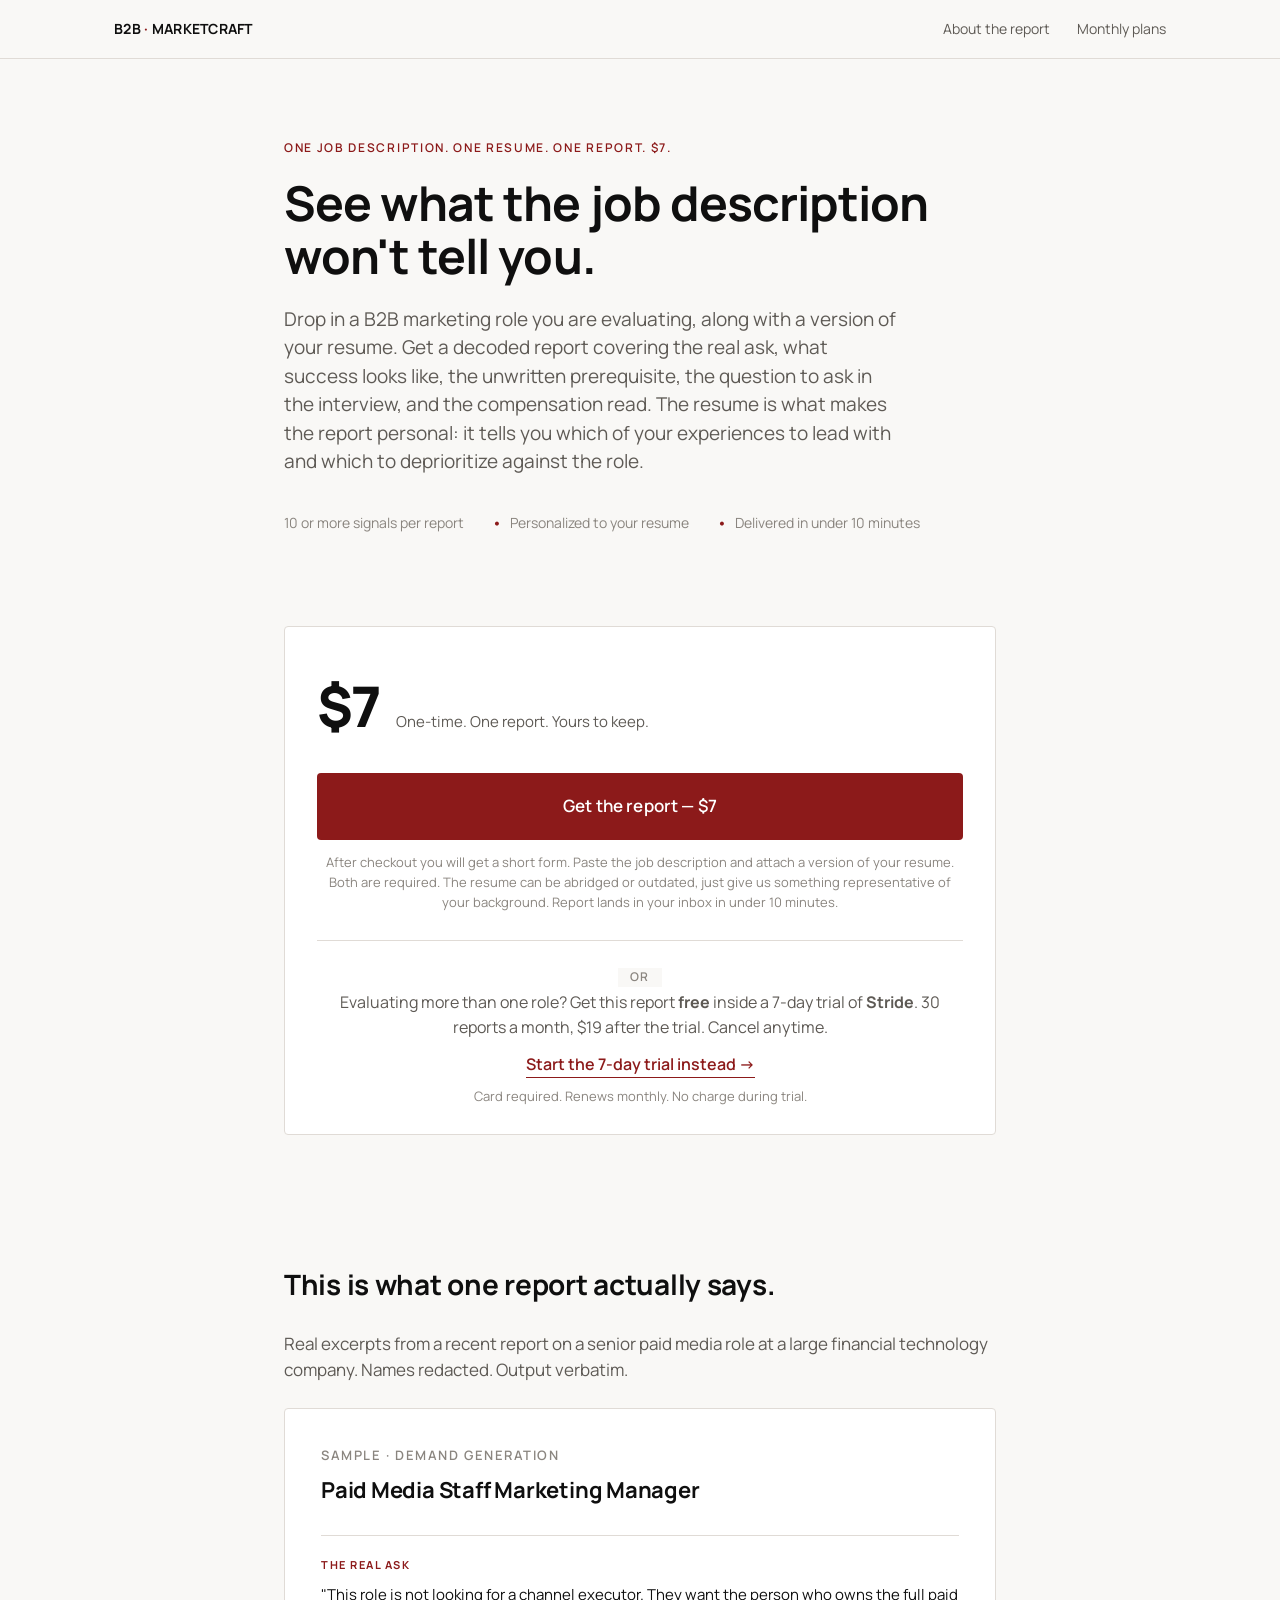
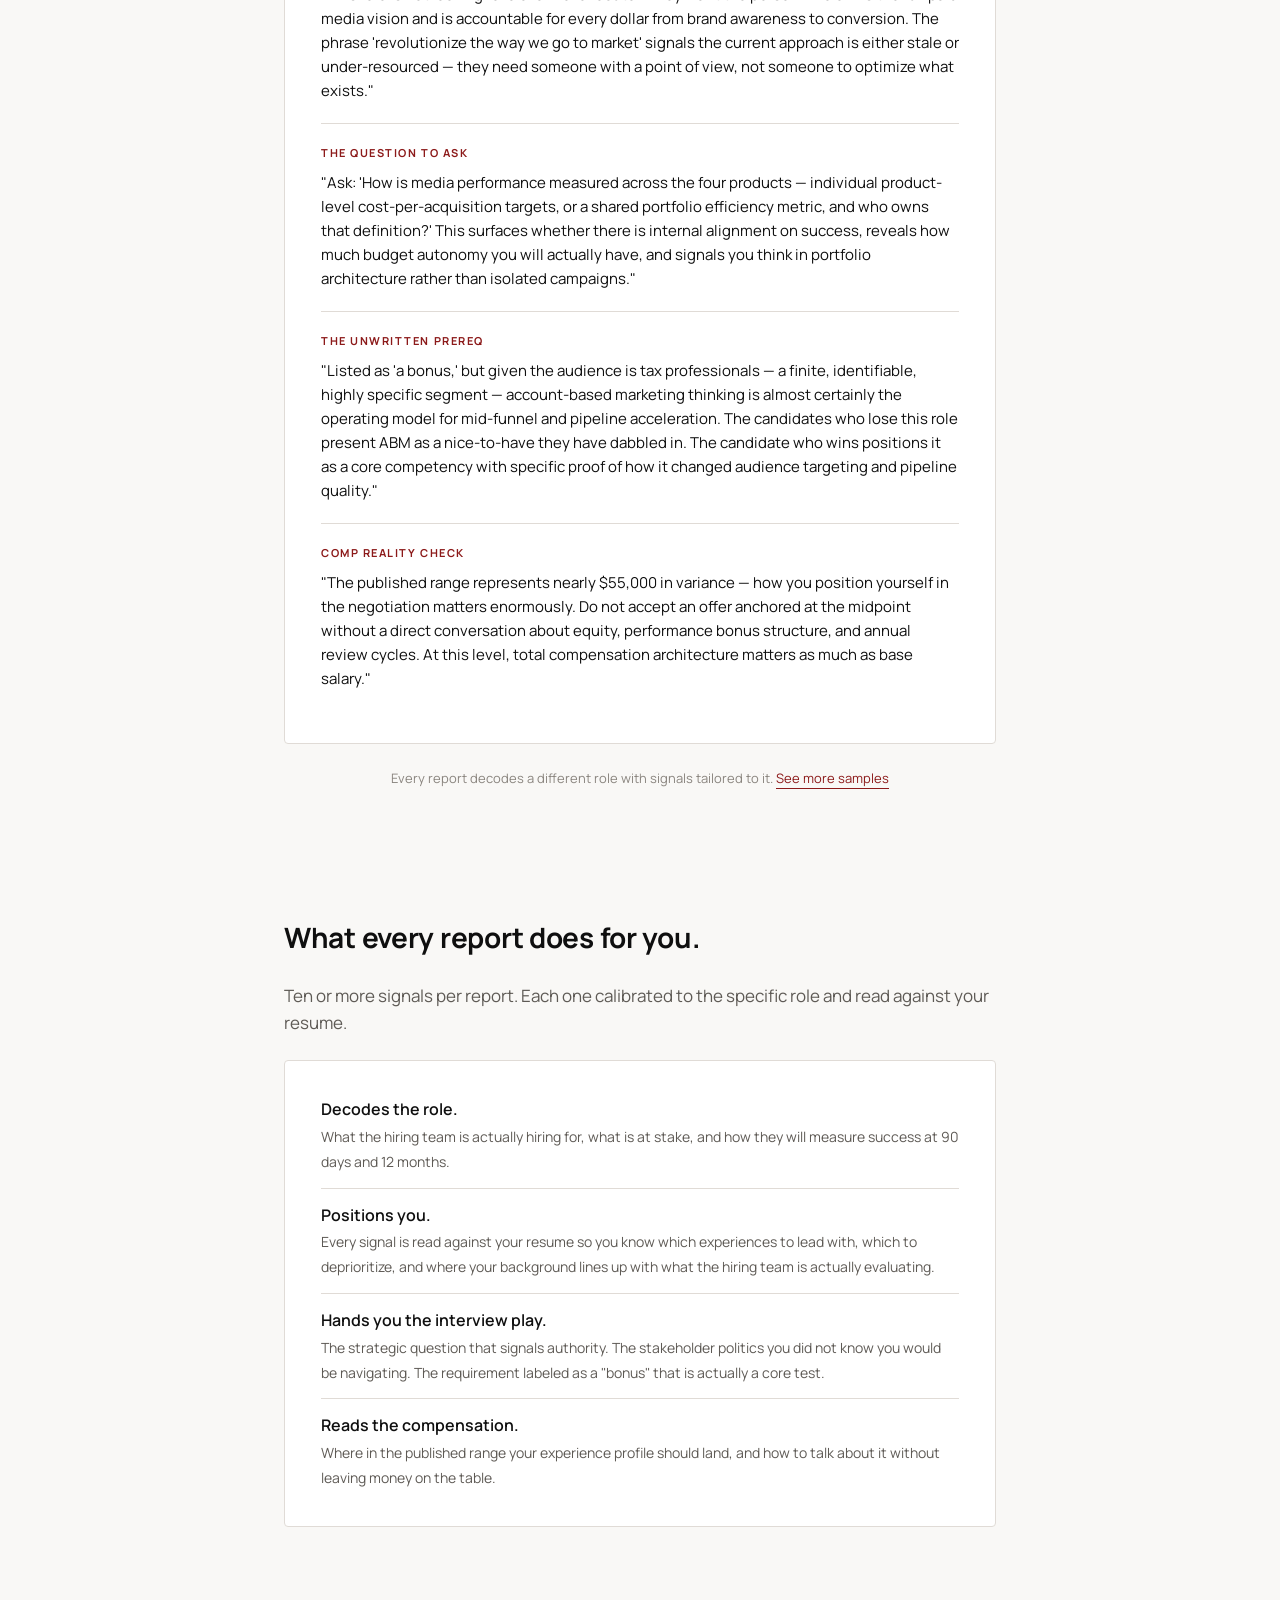
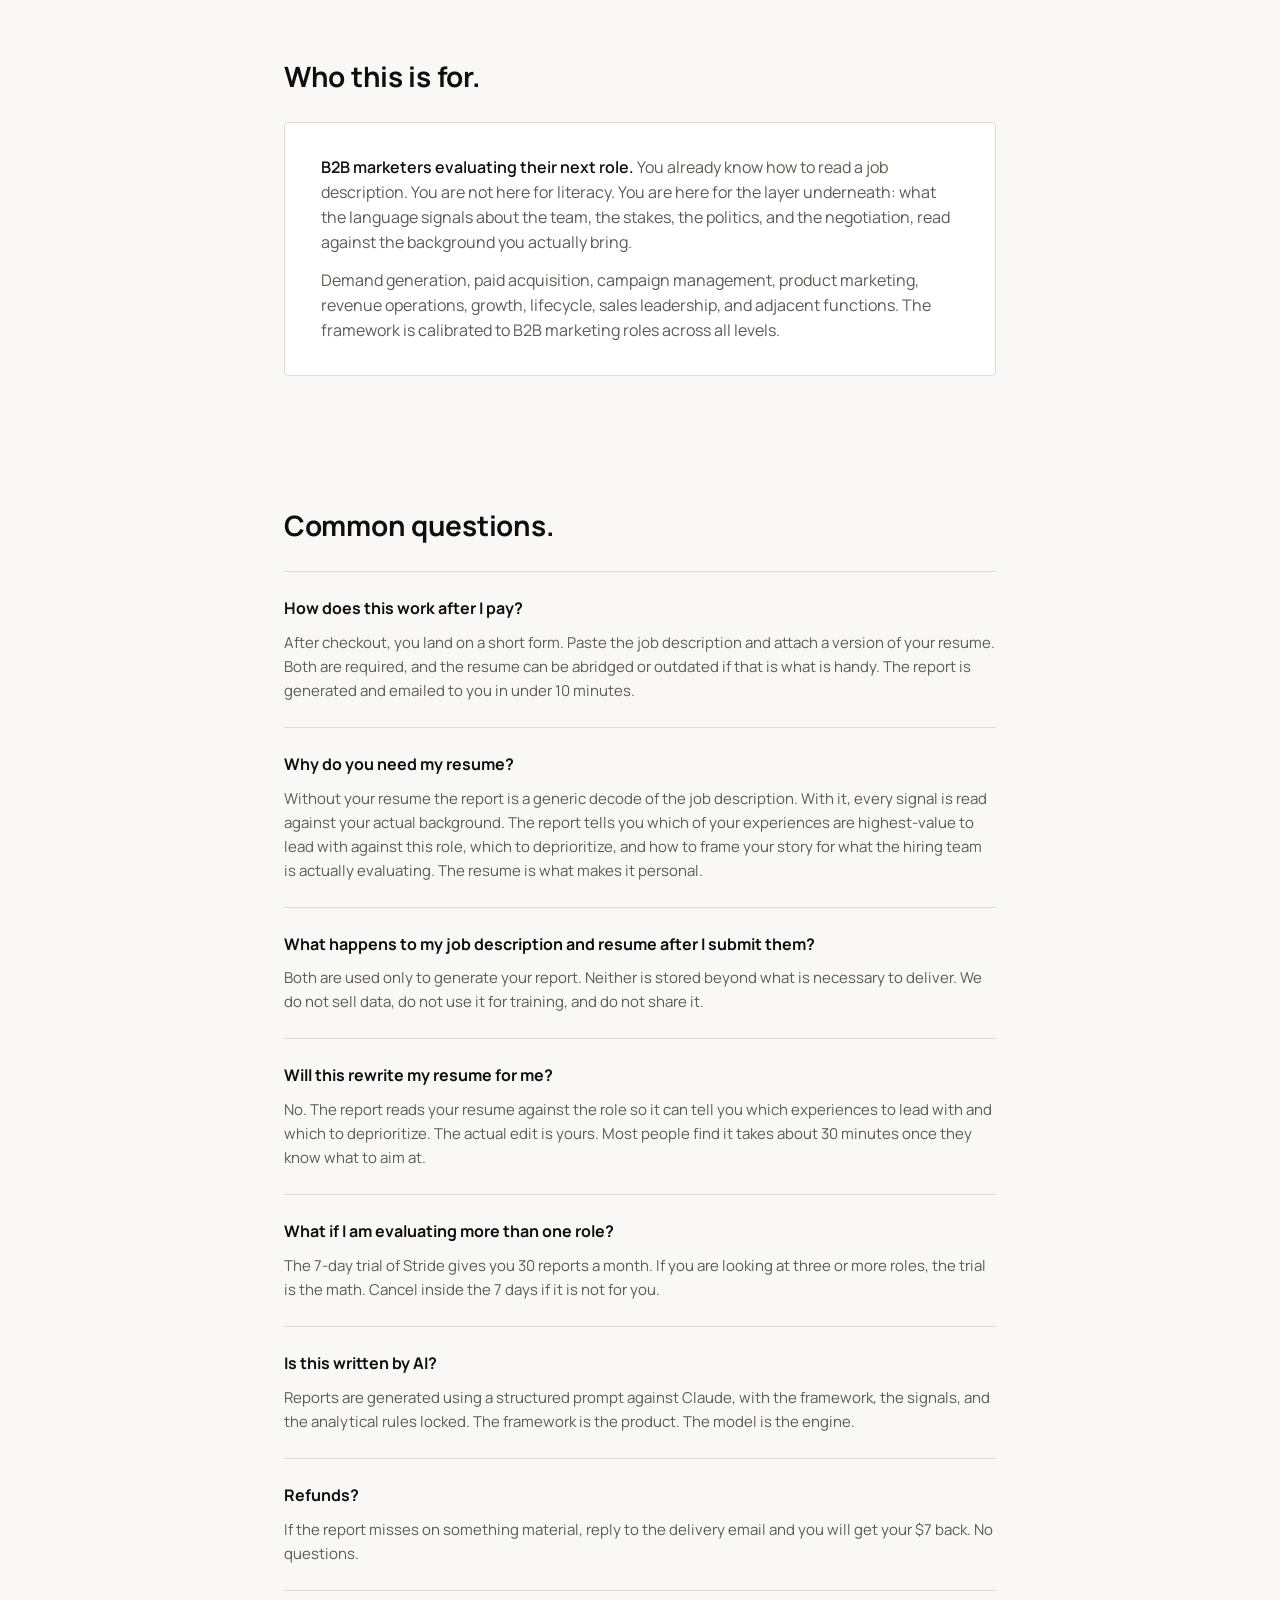
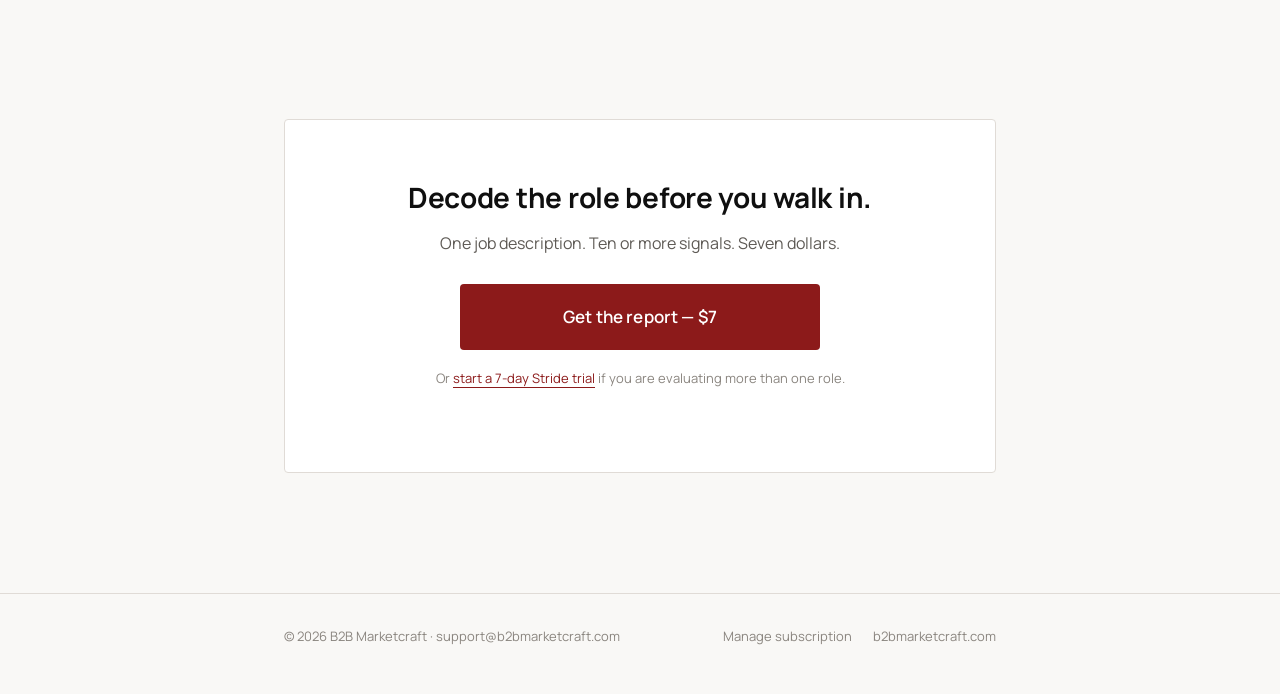
==== direct.html @ 0ec28e2c "Add files via upload" ====
<!DOCTYPE html>
<html lang="en">
<head>
<meta charset="UTF-8">
<meta name="viewport" content="width=device-width, initial-scale=1.0">
<title>Decode the job description before the interview — $7 | B2B Marketcraft</title>
<link rel="preconnect" href="https://fonts.googleapis.com">
<link rel="preconnect" href="https://fonts.gstatic.com" crossorigin>
<link href="https://fonts.googleapis.com/css2?family=Manrope:wght@300;400;500;600;700;800&display=swap" rel="stylesheet">
<style>
  :root {
    --bg: #f9f8f6;
    --card: #ffffff;
    --accent: #8C1A1A;
    --accent-dark: #6e1414;
    --border: #e0dbd6;
    --text: #0f0f0f;
    --muted: #5e5a55;
    --faint: #8a857f;
  }
  * { box-sizing: border-box; margin: 0; padding: 0; }
  html { scroll-behavior: smooth; }
  body {
    font-family: 'Manrope', -apple-system, BlinkMacSystemFont, sans-serif;
    background: var(--bg);
    color: var(--text);
    line-height: 1.55;
    font-weight: 400;
    -webkit-font-smoothing: antialiased;
  }
  .container {
    max-width: 760px;
    margin: 0 auto;
    padding: 0 24px;
  }
  .wide {
    max-width: 920px;
  }

  /* Top bar */
  .topbar {
    border-bottom: 1px solid var(--border);
    background: var(--bg);
  }
  .topbar-inner {
    display: flex;
    justify-content: space-between;
    align-items: center;
    padding: 18px 24px;
    max-width: 1100px;
    margin: 0 auto;
    font-size: 14px;
  }
  .brand {
    font-weight: 700;
    letter-spacing: 0.02em;
  }
  .brand .dot { color: var(--accent); }
  .topbar a {
    color: var(--muted);
    text-decoration: none;
    margin-left: 24px;
  }
  .topbar a:hover { color: var(--text); }

  /* Hero */
  .hero {
    padding: 80px 0 56px;
    text-align: left;
  }
  .eyebrow {
    font-size: 12px;
    letter-spacing: 0.14em;
    text-transform: uppercase;
    color: var(--accent);
    font-weight: 600;
    margin-bottom: 20px;
  }
  h1 {
    font-size: 48px;
    line-height: 1.1;
    font-weight: 700;
    letter-spacing: -0.02em;
    margin-bottom: 22px;
  }
  .subhead {
    font-size: 19px;
    color: var(--muted);
    max-width: 620px;
    margin-bottom: 36px;
    line-height: 1.5;
  }
  .meta {
    display: flex;
    gap: 28px;
    flex-wrap: wrap;
    font-size: 14px;
    color: var(--faint);
    margin-bottom: 36px;
  }
  .meta span::before {
    content: "•";
    color: var(--accent);
    margin-right: 8px;
    font-weight: 700;
  }
  .meta span:first-child::before { content: ""; margin-right: 0; }

  /* Buy block */
  .buy-block {
    background: var(--card);
    border: 1px solid var(--border);
    border-radius: 4px;
    padding: 36px 32px 28px;
    margin: 0 0 64px;
  }
  .price-row {
    display: flex;
    align-items: baseline;
    gap: 16px;
    margin-bottom: 24px;
  }
  .price {
    font-size: 56px;
    font-weight: 800;
    letter-spacing: -0.03em;
  }
  .price-note {
    color: var(--muted);
    font-size: 15px;
  }
  .cta {
    display: block;
    width: 100%;
    background: var(--accent);
    color: white;
    border: none;
    padding: 20px;
    font-size: 17px;
    font-weight: 600;
    font-family: inherit;
    letter-spacing: 0.01em;
    text-align: center;
    text-decoration: none;
    border-radius: 4px;
    cursor: pointer;
    transition: background 0.15s;
  }
  .cta:hover { background: var(--accent-dark); }
  .cta-sub {
    text-align: center;
    font-size: 13px;
    color: var(--faint);
    margin-top: 12px;
  }

  /* Option line — the playbook's centerpiece */
  .option-line {
    border-top: 1px solid var(--border);
    margin-top: 28px;
    padding-top: 24px;
    text-align: center;
  }
  .option-line p {
    font-size: 16px;
    color: var(--muted);
    margin-bottom: 12px;
  }
  .option-line .or {
    display: inline-block;
    background: var(--bg);
    padding: 0 12px;
    color: var(--faint);
    font-size: 12px;
    letter-spacing: 0.16em;
    text-transform: uppercase;
    font-weight: 600;
    margin-top: -36px;
    position: relative;
    top: -2px;
  }
  .option-line a {
    color: var(--accent);
    text-decoration: none;
    font-weight: 600;
    border-bottom: 1px solid var(--accent);
    padding-bottom: 2px;
  }
  .option-line a:hover { color: var(--accent-dark); }
  .option-line .micro {
    font-size: 13px;
    color: var(--faint);
    margin-top: 10px;
  }

  /* Sections */
  section { padding: 64px 0; }
  section.tight { padding: 48px 0; }
  h2 {
    font-size: 28px;
    font-weight: 700;
    letter-spacing: -0.01em;
    margin-bottom: 24px;
  }
  h3 {
    font-size: 17px;
    font-weight: 700;
    margin-bottom: 8px;
  }
  p.lede {
    font-size: 17px;
    color: var(--muted);
    margin-bottom: 24px;
  }

  /* Sample card — quotes from the Intuit report */
  .sample-intro {
    font-size: 14px;
    color: var(--faint);
    margin-bottom: 18px;
    letter-spacing: 0.02em;
  }
  .sample-card {
    background: var(--card);
    border: 1px solid var(--border);
    border-radius: 4px;
    padding: 36px 36px 32px;
    margin-bottom: 24px;
  }
  .sample-card .role {
    font-size: 13px;
    text-transform: uppercase;
    letter-spacing: 0.12em;
    color: var(--faint);
    font-weight: 600;
    margin-bottom: 8px;
  }
  .sample-card .title {
    font-size: 22px;
    font-weight: 700;
    margin-bottom: 28px;
    letter-spacing: -0.01em;
  }
  .signal {
    padding: 20px 0;
    border-top: 1px solid var(--border);
  }
  .signal:first-of-type { border-top: none; padding-top: 0; }
  .signal-label {
    font-size: 11px;
    letter-spacing: 0.14em;
    text-transform: uppercase;
    color: var(--accent);
    font-weight: 700;
    margin-bottom: 10px;
  }
  .signal p {
    font-size: 15px;
    color: var(--text);
    line-height: 1.6;
  }

  /* Inside the report — bullets */
  .inside-grid {
    background: var(--card);
    border: 1px solid var(--border);
    border-radius: 4px;
    padding: 36px;
  }
  .inside-grid ul {
    list-style: none;
  }
  .inside-grid li {
    padding: 14px 0;
    border-top: 1px solid var(--border);
    display: flex;
    gap: 16px;
    align-items: flex-start;
  }
  .inside-grid li:first-child { border-top: none; padding-top: 0; }
  .inside-grid li:last-child { padding-bottom: 0; }
  .inside-grid .num {
    color: var(--accent);
    font-weight: 700;
    min-width: 28px;
    font-size: 14px;
  }
  .inside-grid .ig-text strong {
    display: block;
    margin-bottom: 2px;
    font-weight: 600;
  }
  .inside-grid .ig-text span {
    color: var(--muted);
    font-size: 14px;
  }

  /* Who this is for */
  .audience {
    background: var(--card);
    border: 1px solid var(--border);
    border-radius: 4px;
    padding: 32px 36px;
  }
  .audience p { color: var(--muted); margin-bottom: 14px; }
  .audience p:last-child { margin-bottom: 0; }
  .audience strong { color: var(--text); font-weight: 600; }

  /* FAQ */
  .faq-item {
    border-top: 1px solid var(--border);
    padding: 24px 0;
  }
  .faq-item:last-of-type { border-bottom: 1px solid var(--border); }
  .faq-q {
    font-weight: 700;
    font-size: 16px;
    margin-bottom: 10px;
  }
  .faq-a {
    color: var(--muted);
    font-size: 15px;
    line-height: 1.6;
  }

  /* Final CTA */
  .final-cta {
    text-align: center;
    background: var(--card);
    border: 1px solid var(--border);
    border-radius: 4px;
    padding: 56px 36px;
  }
  .final-cta h2 { margin-bottom: 12px; }
  .final-cta p { color: var(--muted); margin-bottom: 28px; }
  .final-cta .cta { max-width: 360px; margin: 0 auto; }

  /* Footer */
  footer {
    border-top: 1px solid var(--border);
    padding: 32px 0 48px;
    font-size: 13px;
    color: var(--faint);
    margin-top: 56px;
  }
  footer .container {
    display: flex;
    justify-content: space-between;
    flex-wrap: wrap;
    gap: 16px;
  }
  footer a {
    color: var(--faint);
    text-decoration: none;
    margin-left: 18px;
  }
  footer a:hover { color: var(--text); }

  /* Responsive */
  @media (max-width: 720px) {
    h1 { font-size: 34px; }
    .price { font-size: 44px; }
    .hero { padding: 56px 0 40px; }
    section { padding: 48px 0; }
    .buy-block { padding: 28px 22px 22px; }
    .sample-card { padding: 28px 22px 22px; }
    .inside-grid { padding: 28px 22px; }
    .audience { padding: 24px 22px; }
    .final-cta { padding: 40px 24px; }
    .topbar a { display: none; }
    .topbar a.always { display: inline; }
  }
</style>
</head>
<body>

<div class="topbar">
  <div class="topbar-inner">
    <div class="brand">B2B <span class="dot">·</span> MARKETCRAFT</div>
    <nav>
      <a href="https://b2bmarketcraft.com/about-marketcraft-job-signals-report">About the report</a>
      <a href="https://b2bmarketcraft.com" class="always">Monthly plans</a>
    </nav>
  </div>
</div>

<header class="hero">
  <div class="container">
    <div class="eyebrow">One job description. One resume. One report. $7.</div>
    <h1>See what the job description won't tell you.</h1>
    <p class="subhead">Drop in a B2B marketing role you are evaluating, along with a version of your resume. Get a decoded report covering the real ask, what success looks like, the unwritten prerequisite, the question to ask in the interview, and the compensation read. The resume is what makes the report personal: it tells you which of your experiences to lead with and which to deprioritize against the role.</p>
    <div class="meta">
      <span>10 or more signals per report</span>
      <span>Personalized to your resume</span>
      <span>Delivered in under 10 minutes</span>
    </div>
  </div>
</header>

<div class="container">
  <div class="buy-block">
    <div class="price-row">
      <div class="price">$7</div>
      <div class="price-note">One-time. One report. Yours to keep.</div>
    </div>
    <a class="cta" href="https://buy.stripe.com/bJe6oAeCX34NaHR0bZ0kE08">Get the report — $7</a>
    <div class="cta-sub">After checkout you will get a short form. Paste the job description and attach a version of your resume. Both are required. The resume can be abridged or outdated, just give us something representative of your background. Report lands in your inbox in under 10 minutes.</div>

    <div class="option-line">
      <span class="or">or</span>
      <p>Evaluating more than one role? Get this report <strong>free</strong> inside a 7-day trial of <strong>Stride</strong>. 30 reports a month, $19 after the trial. Cancel anytime.</p>
      <a href="https://buy.stripe.com/eVq8wI66r6gZ8zJaQD0kE04">Start the 7-day trial instead →</a>
      <div class="micro">Card required. Renews monthly. No charge during trial.</div>
    </div>
  </div>
</div>

<section>
  <div class="container">
    <h2>This is what one report actually says.</h2>
    <p class="lede">Real excerpts from a recent report on a senior paid media role at a large financial technology company. Names redacted. Output verbatim.</p>

    <div class="sample-card">
      <div class="role">Sample · Demand Generation</div>
      <div class="title">Paid Media Staff Marketing Manager</div>

      <div class="signal">
        <div class="signal-label">The Real Ask</div>
        <p>"This role is not looking for a channel executor. They want the person who owns the full paid media vision and is accountable for every dollar from brand awareness to conversion. The phrase 'revolutionize the way we go to market' signals the current approach is either stale or under-resourced — they need someone with a point of view, not someone to optimize what exists."</p>
      </div>

      <div class="signal">
        <div class="signal-label">The Question To Ask</div>
        <p>"Ask: 'How is media performance measured across the four products — individual product-level cost-per-acquisition targets, or a shared portfolio efficiency metric, and who owns that definition?' This surfaces whether there is internal alignment on success, reveals how much budget autonomy you will actually have, and signals you think in portfolio architecture rather than isolated campaigns."</p>
      </div>

      <div class="signal">
        <div class="signal-label">The Unwritten Prereq</div>
        <p>"Listed as 'a bonus,' but given the audience is tax professionals — a finite, identifiable, highly specific segment — account-based marketing thinking is almost certainly the operating model for mid-funnel and pipeline acceleration. The candidates who lose this role present ABM as a nice-to-have they have dabbled in. The candidate who wins positions it as a core competency with specific proof of how it changed audience targeting and pipeline quality."</p>
      </div>

      <div class="signal">
        <div class="signal-label">Comp Reality Check</div>
        <p>"The published range represents nearly $55,000 in variance — how you position yourself in the negotiation matters enormously. Do not accept an offer anchored at the midpoint without a direct conversation about equity, performance bonus structure, and annual review cycles. At this level, total compensation architecture matters as much as base salary."</p>
      </div>
    </div>

    <p style="font-size: 13px; color: var(--faint); text-align: center; margin-top: 16px;">
      Every report decodes a different role with signals tailored to it. <a href="https://b2bmarketcraft.com/about-marketcraft-job-signals-report" style="color: var(--accent); text-decoration: none; border-bottom: 1px solid var(--accent); padding-bottom: 1px;">See more samples</a>
    </p>
  </div>
</section>

<section style="background: var(--bg);">
  <div class="container">
    <h2>What every report does for you.</h2>
    <p class="lede">Ten or more signals per report. Each one calibrated to the specific role and read against your resume.</p>

    <div class="inside-grid">
      <ul>
        <li><div class="ig-text"><strong>Decodes the role.</strong><span>What the hiring team is actually hiring for, what is at stake, and how they will measure success at 90 days and 12 months.</span></div></li>
        <li><div class="ig-text"><strong>Positions you.</strong><span>Every signal is read against your resume so you know which experiences to lead with, which to deprioritize, and where your background lines up with what the hiring team is actually evaluating.</span></div></li>
        <li><div class="ig-text"><strong>Hands you the interview play.</strong><span>The strategic question that signals authority. The stakeholder politics you did not know you would be navigating. The requirement labeled as a "bonus" that is actually a core test.</span></div></li>
        <li><div class="ig-text"><strong>Reads the compensation.</strong><span>Where in the published range your experience profile should land, and how to talk about it without leaving money on the table.</span></div></li>
      </ul>
    </div>
  </div>
</section>

<section>
  <div class="container">
    <h2>Who this is for.</h2>
    <div class="audience">
      <p><strong>B2B marketers evaluating their next role.</strong> You already know how to read a job description. You are not here for literacy. You are here for the layer underneath: what the language signals about the team, the stakes, the politics, and the negotiation, read against the background you actually bring.</p>
      <p>Demand generation, paid acquisition, campaign management, product marketing, revenue operations, growth, lifecycle, sales leadership, and adjacent functions. The framework is calibrated to B2B marketing roles across all levels.</p>
    </div>
  </div>
</section>

<section style="background: var(--bg);">
  <div class="container">
    <h2>Common questions.</h2>

    <div class="faq-item">
      <div class="faq-q">How does this work after I pay?</div>
      <div class="faq-a">After checkout, you land on a short form. Paste the job description and attach a version of your resume. Both are required, and the resume can be abridged or outdated if that is what is handy. The report is generated and emailed to you in under 10 minutes.</div>
    </div>

    <div class="faq-item">
      <div class="faq-q">Why do you need my resume?</div>
      <div class="faq-a">Without your resume the report is a generic decode of the job description. With it, every signal is read against your actual background. The report tells you which of your experiences are highest-value to lead with against this role, which to deprioritize, and how to frame your story for what the hiring team is actually evaluating. The resume is what makes it personal.</div>
    </div>

    <div class="faq-item">
      <div class="faq-q">What happens to my job description and resume after I submit them?</div>
      <div class="faq-a">Both are used only to generate your report. Neither is stored beyond what is necessary to deliver. We do not sell data, do not use it for training, and do not share it.</div>
    </div>

    <div class="faq-item">
      <div class="faq-q">Will this rewrite my resume for me?</div>
      <div class="faq-a">No. The report reads your resume against the role so it can tell you which experiences to lead with and which to deprioritize. The actual edit is yours. Most people find it takes about 30 minutes once they know what to aim at.</div>
    </div>

    <div class="faq-item">
      <div class="faq-q">What if I am evaluating more than one role?</div>
      <div class="faq-a">The 7-day trial of Stride gives you 30 reports a month. If you are looking at three or more roles, the trial is the math. Cancel inside the 7 days if it is not for you.</div>
    </div>

    <div class="faq-item">
      <div class="faq-q">Is this written by AI?</div>
      <div class="faq-a">Reports are generated using a structured prompt against Claude, with the framework, the signals, and the analytical rules locked. The framework is the product. The model is the engine.</div>
    </div>

    <div class="faq-item">
      <div class="faq-q">Refunds?</div>
      <div class="faq-a">If the report misses on something material, reply to the delivery email and you will get your $7 back. No questions.</div>
    </div>
  </div>
</section>

<section>
  <div class="container">
    <div class="final-cta">
      <h2>Decode the role before you walk in.</h2>
      <p>One job description. Ten or more signals. Seven dollars.</p>
      <a class="cta" href="https://buy.stripe.com/bJe6oAeCX34NaHR0bZ0kE08">Get the report — $7</a>
      <p style="margin-top: 18px; font-size: 13px; color: var(--faint);">Or <a href="https://buy.stripe.com/eVq8wI66r6gZ8zJaQD0kE04" style="color: var(--accent); text-decoration: none; border-bottom: 1px solid var(--accent);">start a 7-day Stride trial</a> if you are evaluating more than one role.</p>
    </div>
  </div>
</section>

<footer>
  <div class="container">
    <div>© 2026 B2B Marketcraft · <a href="mailto:support@b2bmarketcraft.com" style="margin-left: 0;">support@b2bmarketcraft.com</a></div>
    <div>
      <a href="https://billing.stripe.com/p/login/eVq5kwcuP20J5nx8Iv0kE00">Manage subscription</a>
      <a href="https://b2bmarketcraft.com">b2bmarketcraft.com</a>
    </div>
  </div>
</footer>

</body>
</html>
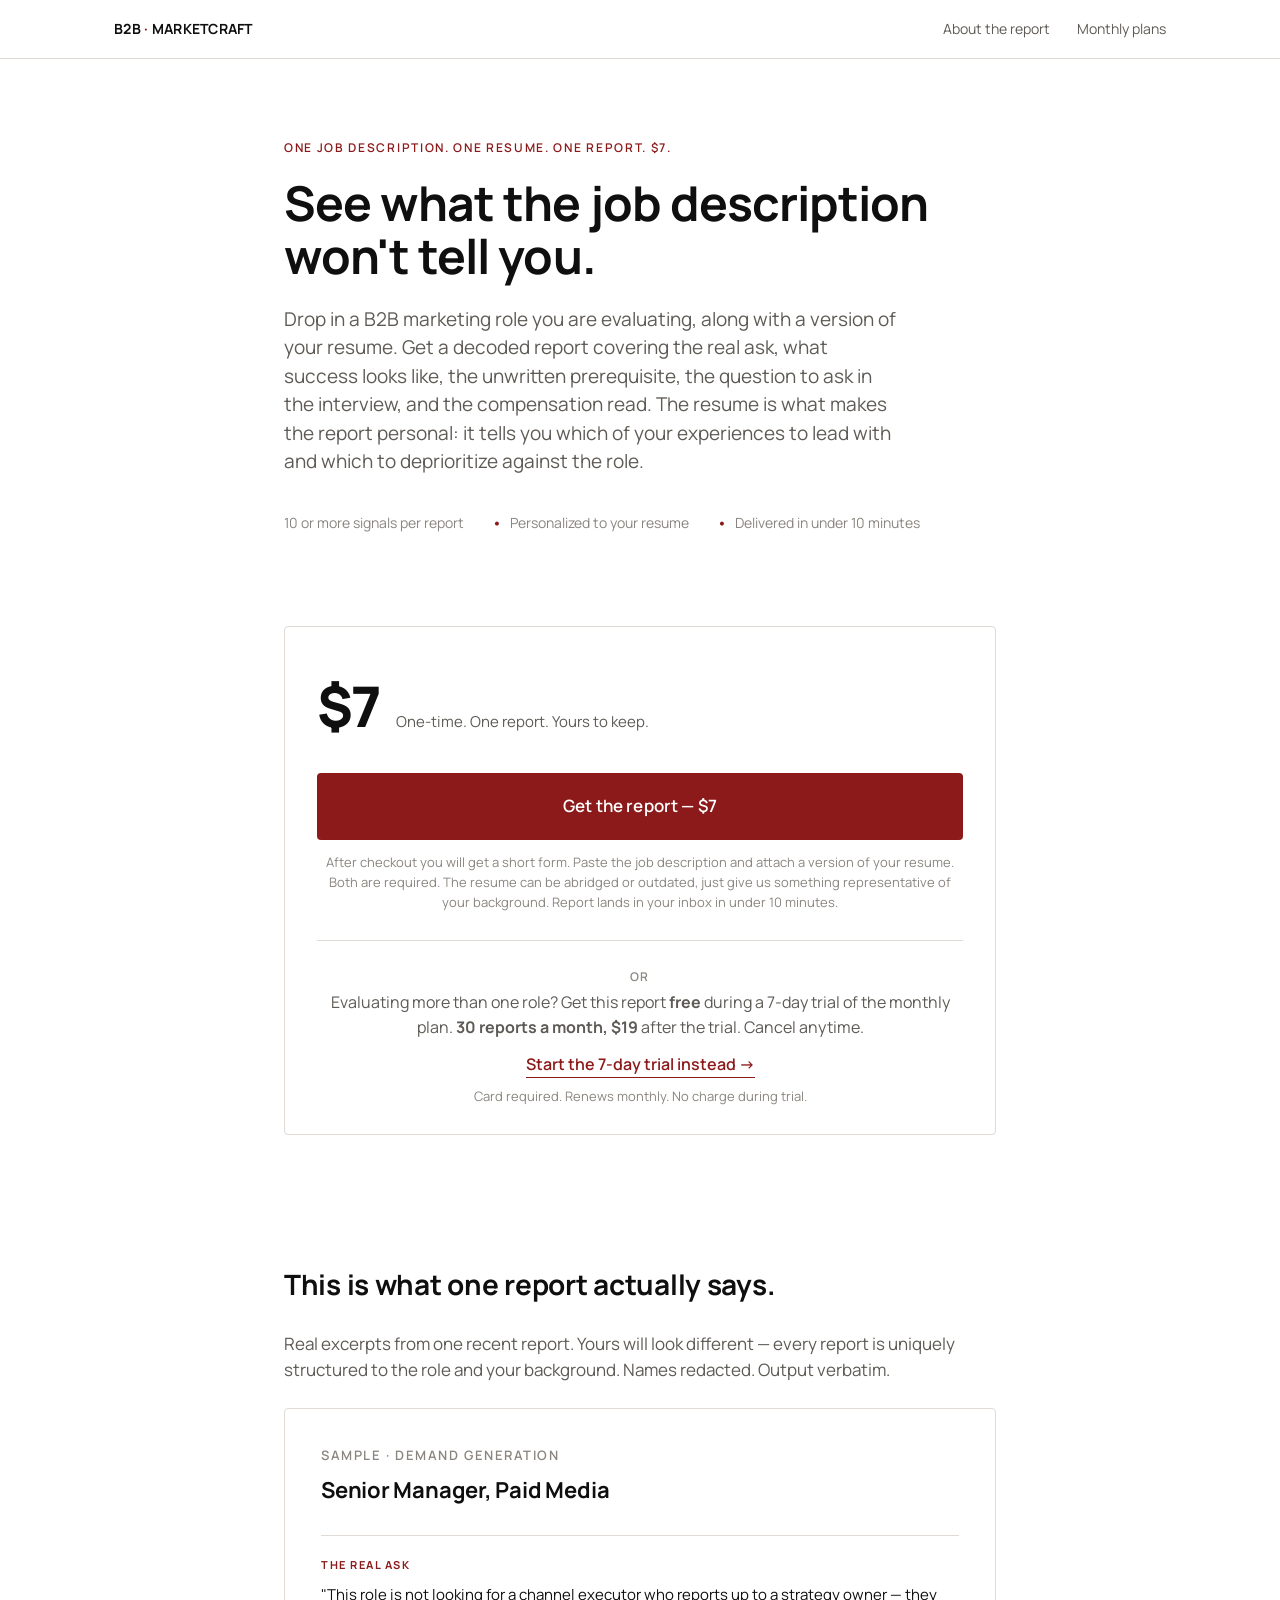
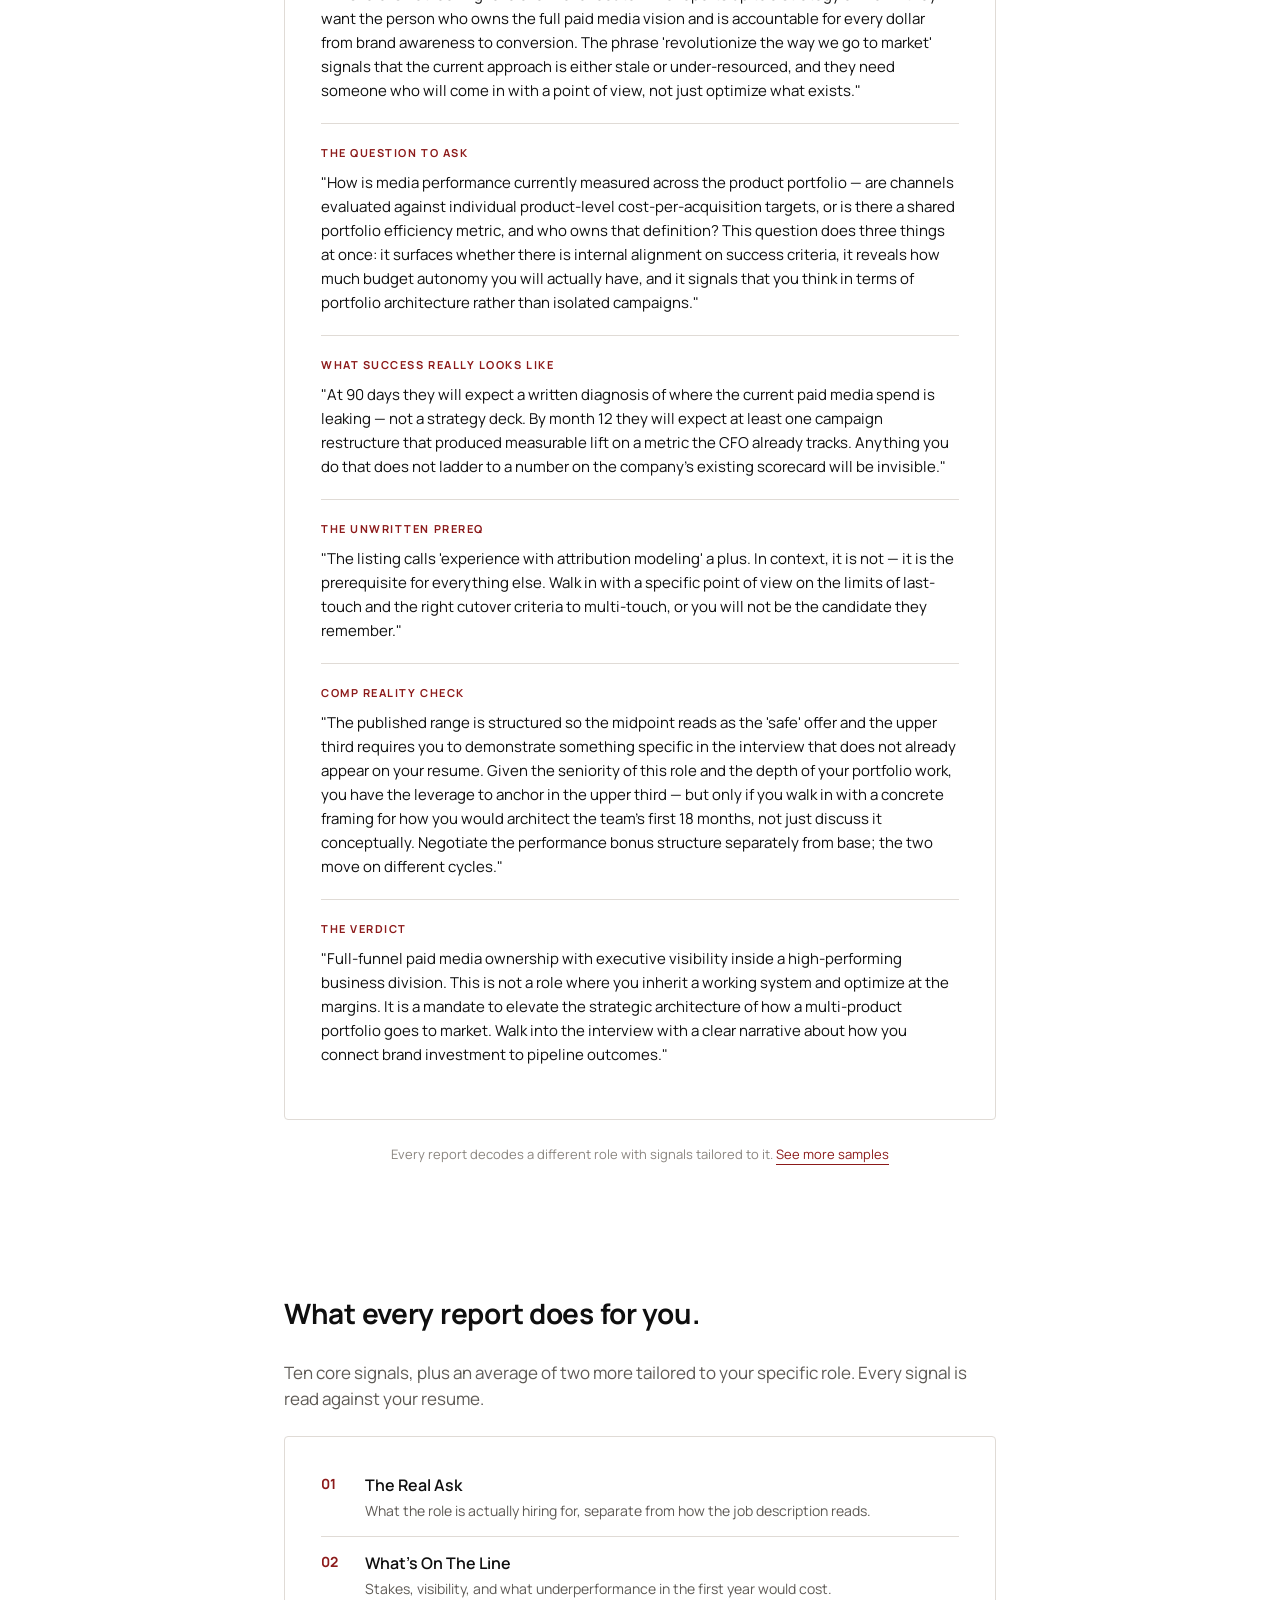
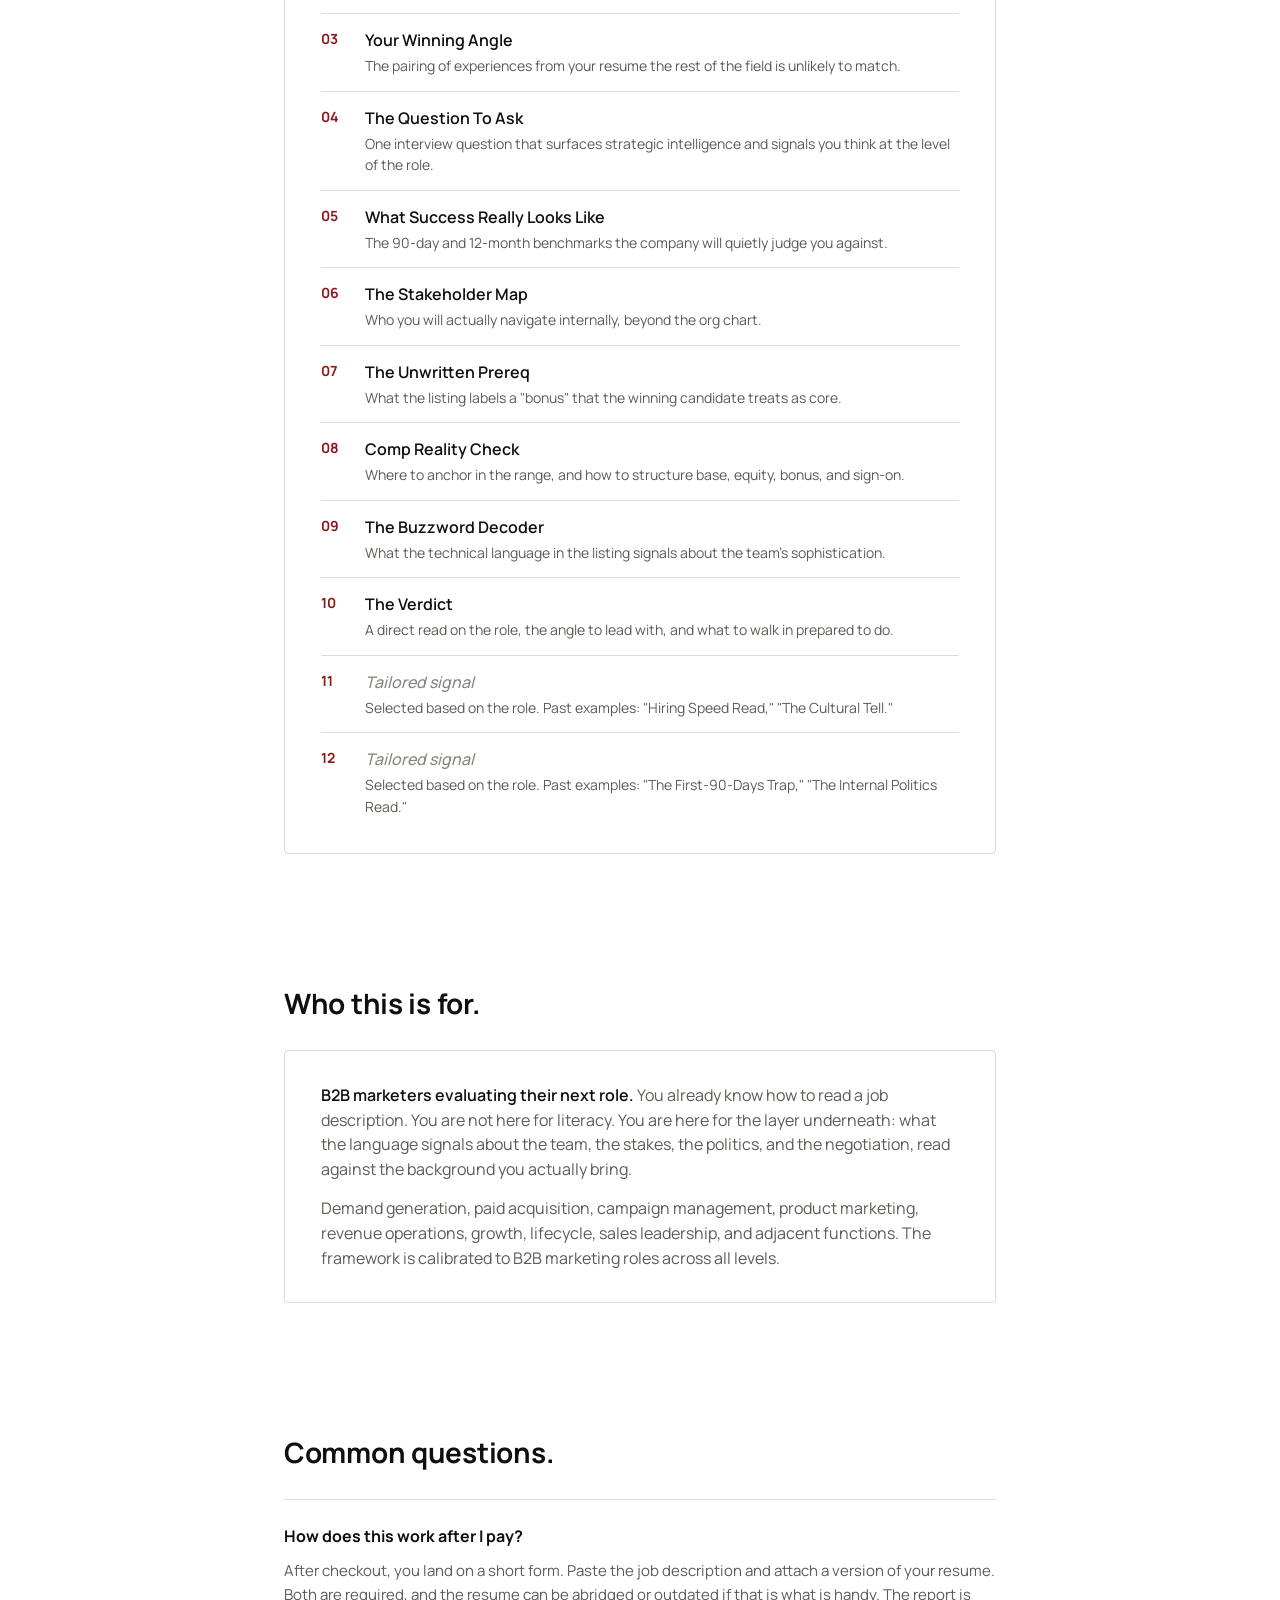
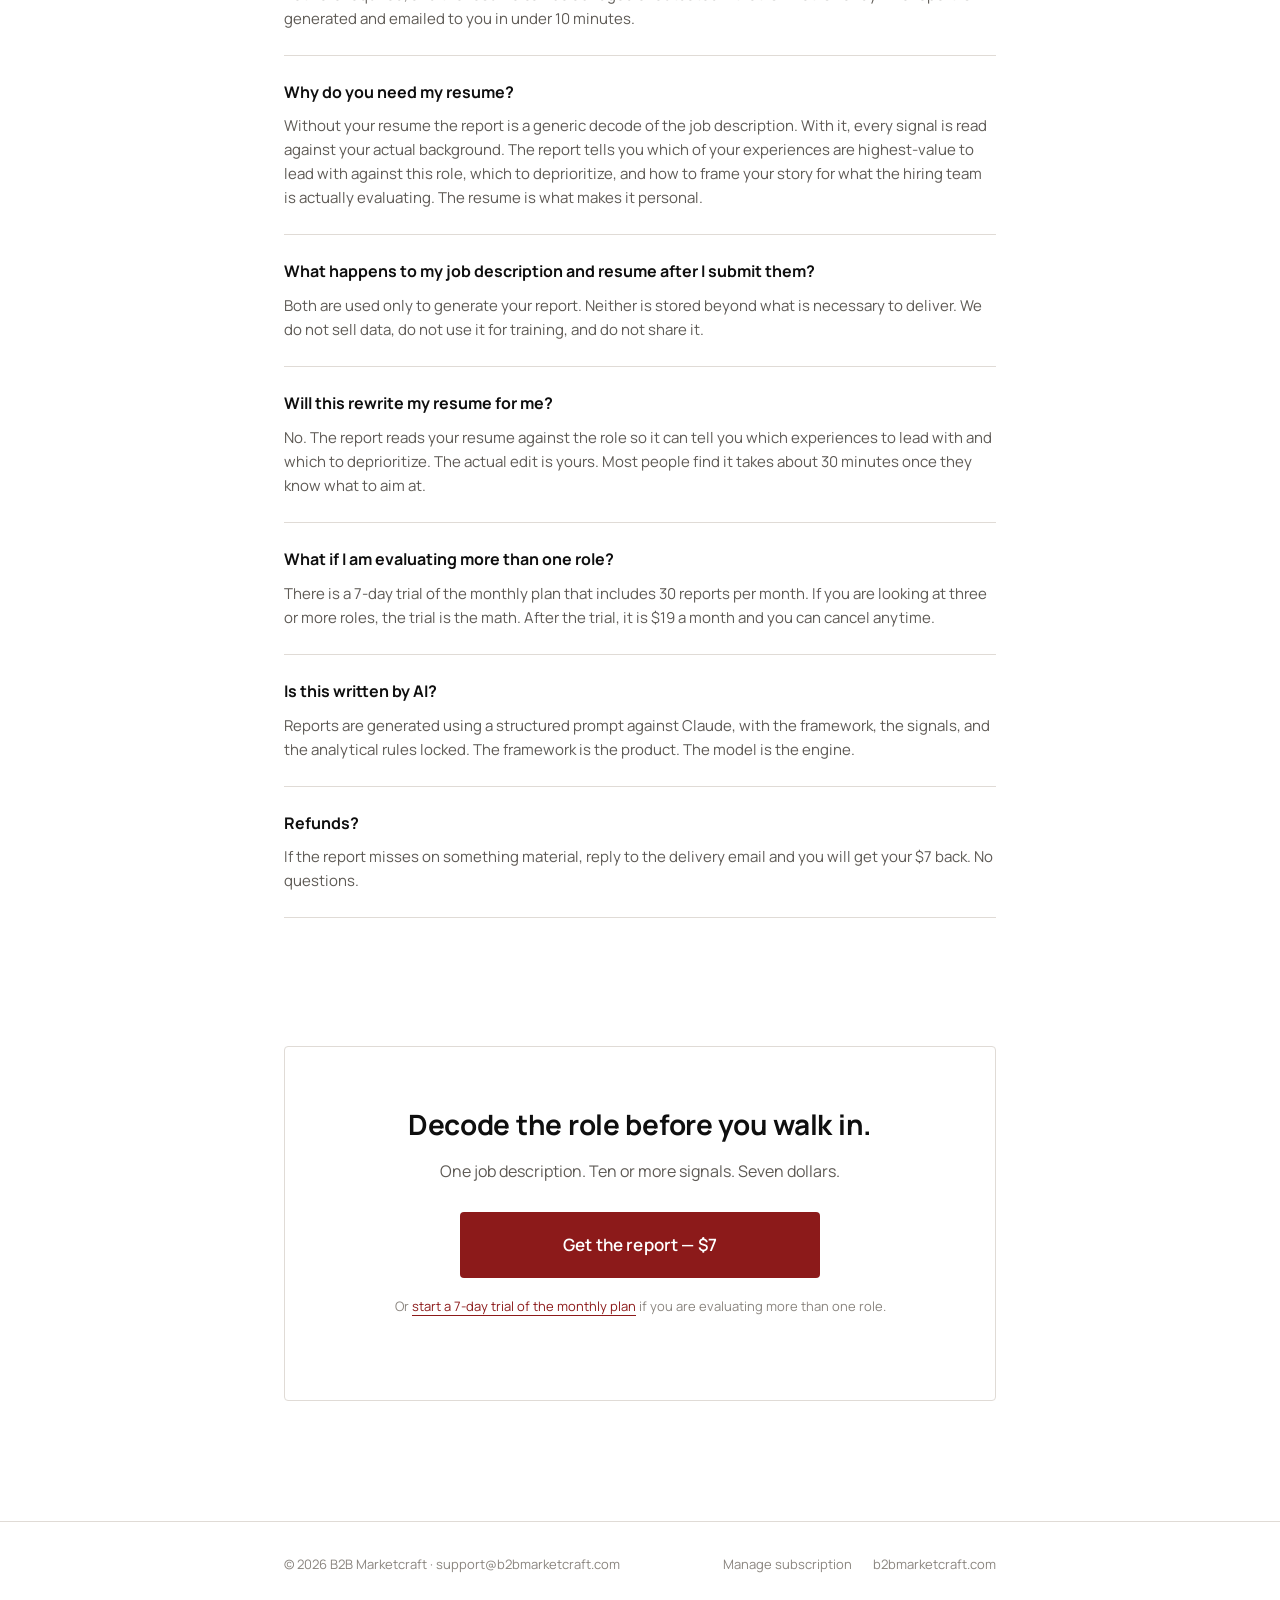
==== commit f9682340: "Update story and direct landing page links" ====
--- a/direct.html
+++ b/direct.html
@@ -4,12 +4,66 @@
 <meta charset="UTF-8">
 <meta name="viewport" content="width=device-width, initial-scale=1.0">
 <title>Decode the job description before the interview — $7 | B2B Marketcraft</title>
+<meta name="description" content="Drop in a B2B marketing job description plus your resume. Get a decoded report — the Real Ask, the Question To Ask, Comp Reality Check, and the Verdict — in under 10 minutes. $7.">
+
+<!--
+  ============================================================
+  B2B MARKETCRAFT - $7 JOB SIGNALS REPORT - DIRECT LANDING PAGE
+  Served at pages.b2bmarketcraft.com/direct
+  ============================================================
+  Direct / feature-led variant. Opens straight on the offer.
+  A/B counterpart to the story-led page at /story.
+
+  Meta Pixel (ID 2556097768173758) is installed in <head>: fires
+  PageView on load, InitiateCheckout on $7 button click, and a
+  TrialButtonClick custom event on the trial link. Purchase fires
+  on the Stripe success page, not here.
+  ============================================================
+-->
+
+<!-- Open Graph / social sharing -->
+<meta property="og:type" content="website">
+<meta property="og:title" content="Decode the job description before the interview — $7">
+<meta property="og:description" content="One job description. One resume. One report. Ten or more signals in under 10 minutes.">
+<meta property="og:site_name" content="B2B Marketcraft">
+<!-- TODO: add og:image once a 1200x630 share card exists -->
+<!-- <meta property="og:image" content="https://b2bmarketcraft.com/og-job-signals.png"> -->
+<meta name="twitter:card" content="summary_large_image">
+
+<!-- Favicon (using the main site's favicon — replace if you want a unique one) -->
+<link rel="icon" href="https://b2bmarketcraft.com/favicon.ico">
+
 <link rel="preconnect" href="https://fonts.googleapis.com">
 <link rel="preconnect" href="https://fonts.gstatic.com" crossorigin>
 <link href="https://fonts.googleapis.com/css2?family=Manrope:wght@300;400;500;600;700;800&display=swap" rel="stylesheet">
+
+<!-- ============================================================
+     META (FACEBOOK) PIXEL - base code, ID 2556097768173758
+     Fires PageView on every page load.
+     ============================================================ -->
+<script>
+!function(f,b,e,v,n,t,s)
+{if(f.fbq)return;n=f.fbq=function(){n.callMethod?
+n.callMethod.apply(n,arguments):n.queue.push(arguments)};
+if(!f._fbq)f._fbq=n;n.push=n;n.loaded=!0;n.version='2.0';
+n.queue=[];t=b.createElement(e);t.async=!0;
+t.src=v;s=b.getElementsByTagName(e)[0];
+s.parentNode.insertBefore(t,s)}(window, document,'script',
+'https://connect.facebook.net/en_US/fbevents.js');
+fbq('init', '2556097768173758');
+fbq('track', 'PageView');
+</script>
+<noscript><img height="1" width="1" style="display:none"
+src="https://www.facebook.com/tr?id=2556097768173758&ev=PageView&noscript=1"/></noscript>
+<!-- End Meta Pixel Code -->
+
+<!-- GOOGLE ADS / GA4: paste gtag.js snippet here if needed -->
+<!-- LINKEDIN INSIGHT TAG: paste here if needed -->
+<!-- TIKTOK / REDDIT / OTHER: paste here as needed -->
+
 <style>
   :root {
-    --bg: #f9f8f6;
+    --bg: #ffffff;
     --card: #ffffff;
     --accent: #8C1A1A;
     --accent-dark: #6e1414;
@@ -168,7 +222,7 @@
   }
   .option-line .or {
     display: inline-block;
-    background: var(--bg);
+    background: var(--card);
     padding: 0 12px;
     color: var(--faint);
     font-size: 12px;
@@ -213,7 +267,7 @@
     margin-bottom: 24px;
   }
 
-  /* Sample card — quotes from the Intuit report */
+  /* Sample card */
   .sample-intro {
     font-size: 14px;
     color: var(--faint);
@@ -260,7 +314,7 @@
     line-height: 1.6;
   }
 
-  /* Inside the report — bullets */
+  /* "What every report does for you" — slimmed grid */
   .inside-grid {
     background: var(--card);
     border: 1px solid var(--border);
@@ -290,9 +344,16 @@
     margin-bottom: 2px;
     font-weight: 600;
   }
-  .inside-grid .ig-text span {
+  .inside-grid .ig-text .desc {
+    display: block;
     color: var(--muted);
     font-size: 14px;
+    line-height: 1.55;
+  }
+  .inside-grid .placeholder strong {
+    color: var(--faint);
+    font-style: italic;
+    font-weight: 500;
   }
 
   /* Who this is for */
@@ -379,7 +440,7 @@
     <div class="brand">B2B <span class="dot">·</span> MARKETCRAFT</div>
     <nav>
       <a href="https://b2bmarketcraft.com/about-marketcraft-job-signals-report">About the report</a>
-      <a href="https://b2bmarketcraft.com" class="always">Monthly plans</a>
+      <a href="https://b2bmarketcraft.com/pricing" class="always">Monthly plans</a>
     </nav>
   </div>
 </div>
@@ -403,13 +464,13 @@
       <div class="price">$7</div>
       <div class="price-note">One-time. One report. Yours to keep.</div>
     </div>
-    <a class="cta" href="https://buy.stripe.com/bJe6oAeCX34NaHR0bZ0kE08">Get the report — $7</a>
+    <a class="cta" href="https://buy.stripe.com/bJe6oAeCX34NaHR0bZ0kE08" data-event="buy_7_top" data-fbevent="initiate_checkout">Get the report — $7</a>
     <div class="cta-sub">After checkout you will get a short form. Paste the job description and attach a version of your resume. Both are required. The resume can be abridged or outdated, just give us something representative of your background. Report lands in your inbox in under 10 minutes.</div>
 
     <div class="option-line">
       <span class="or">or</span>
-      <p>Evaluating more than one role? Get this report <strong>free</strong> inside a 7-day trial of <strong>Stride</strong>. 30 reports a month, $19 after the trial. Cancel anytime.</p>
-      <a href="https://buy.stripe.com/eVq8wI66r6gZ8zJaQD0kE04">Start the 7-day trial instead →</a>
+      <p>Evaluating more than one role? Get this report <strong>free</strong> during a 7-day trial of the monthly plan. <strong>30 reports a month, $19</strong> after the trial. Cancel anytime.</p>
+      <a href="https://buy.stripe.com/7sYdR27avfRz7vFcYL0kE09" data-event="start_trial_top" data-fbevent="trial_click">Start the 7-day trial instead →</a>
       <div class="micro">Card required. Renews monthly. No charge during trial.</div>
     </div>
   </div>
@@ -418,30 +479,40 @@
 <section>
   <div class="container">
     <h2>This is what one report actually says.</h2>
-    <p class="lede">Real excerpts from a recent report on a senior paid media role at a large financial technology company. Names redacted. Output verbatim.</p>
+    <p class="lede">Real excerpts from one recent report. Yours will look different — every report is uniquely structured to the role and your background. Names redacted. Output verbatim.</p>
 
     <div class="sample-card">
       <div class="role">Sample · Demand Generation</div>
-      <div class="title">Paid Media Staff Marketing Manager</div>
+      <div class="title">Senior Manager, Paid Media</div>
 
       <div class="signal">
         <div class="signal-label">The Real Ask</div>
-        <p>"This role is not looking for a channel executor. They want the person who owns the full paid media vision and is accountable for every dollar from brand awareness to conversion. The phrase 'revolutionize the way we go to market' signals the current approach is either stale or under-resourced — they need someone with a point of view, not someone to optimize what exists."</p>
+        <p>"This role is not looking for a channel executor who reports up to a strategy owner — they want the person who owns the full paid media vision and is accountable for every dollar from brand awareness to conversion. The phrase 'revolutionize the way we go to market' signals that the current approach is either stale or under-resourced, and they need someone who will come in with a point of view, not just optimize what exists."</p>
       </div>
 
       <div class="signal">
         <div class="signal-label">The Question To Ask</div>
-        <p>"Ask: 'How is media performance measured across the four products — individual product-level cost-per-acquisition targets, or a shared portfolio efficiency metric, and who owns that definition?' This surfaces whether there is internal alignment on success, reveals how much budget autonomy you will actually have, and signals you think in portfolio architecture rather than isolated campaigns."</p>
+        <p>"How is media performance currently measured across the product portfolio — are channels evaluated against individual product-level cost-per-acquisition targets, or is there a shared portfolio efficiency metric, and who owns that definition? This question does three things at once: it surfaces whether there is internal alignment on success criteria, it reveals how much budget autonomy you will actually have, and it signals that you think in terms of portfolio architecture rather than isolated campaigns."</p>
+      </div>
+
+      <div class="signal">
+        <div class="signal-label">What Success Really Looks Like</div>
+        <p>"At 90 days they will expect a written diagnosis of where the current paid media spend is leaking — not a strategy deck. By month 12 they will expect at least one campaign restructure that produced measurable lift on a metric the CFO already tracks. Anything you do that does not ladder to a number on the company's existing scorecard will be invisible."</p>
       </div>
 
       <div class="signal">
         <div class="signal-label">The Unwritten Prereq</div>
-        <p>"Listed as 'a bonus,' but given the audience is tax professionals — a finite, identifiable, highly specific segment — account-based marketing thinking is almost certainly the operating model for mid-funnel and pipeline acceleration. The candidates who lose this role present ABM as a nice-to-have they have dabbled in. The candidate who wins positions it as a core competency with specific proof of how it changed audience targeting and pipeline quality."</p>
+        <p>"The listing calls 'experience with attribution modeling' a plus. In context, it is not — it is the prerequisite for everything else. Walk in with a specific point of view on the limits of last-touch and the right cutover criteria to multi-touch, or you will not be the candidate they remember."</p>
       </div>
 
       <div class="signal">
         <div class="signal-label">Comp Reality Check</div>
-        <p>"The published range represents nearly $55,000 in variance — how you position yourself in the negotiation matters enormously. Do not accept an offer anchored at the midpoint without a direct conversation about equity, performance bonus structure, and annual review cycles. At this level, total compensation architecture matters as much as base salary."</p>
+        <p>"The published range is structured so the midpoint reads as the 'safe' offer and the upper third requires you to demonstrate something specific in the interview that does not already appear on your resume. Given the seniority of this role and the depth of your portfolio work, you have the leverage to anchor in the upper third — but only if you walk in with a concrete framing for how you would architect the team's first 18 months, not just discuss it conceptually. Negotiate the performance bonus structure separately from base; the two move on different cycles."</p>
+      </div>
+
+      <div class="signal">
+        <div class="signal-label">The Verdict</div>
+        <p>"Full-funnel paid media ownership with executive visibility inside a high-performing business division. This is not a role where you inherit a working system and optimize at the margins. It is a mandate to elevate the strategic architecture of how a multi-product portfolio goes to market. Walk into the interview with a clear narrative about how you connect brand investment to pipeline outcomes."</p>
       </div>
     </div>
 
@@ -451,17 +522,97 @@
   </div>
 </section>
 
-<section style="background: var(--bg);">
+<section>
   <div class="container">
     <h2>What every report does for you.</h2>
-    <p class="lede">Ten or more signals per report. Each one calibrated to the specific role and read against your resume.</p>
+    <p class="lede">Ten core signals, plus an average of two more tailored to your specific role. Every signal is read against your resume.</p>
 
     <div class="inside-grid">
       <ul>
-        <li><div class="ig-text"><strong>Decodes the role.</strong><span>What the hiring team is actually hiring for, what is at stake, and how they will measure success at 90 days and 12 months.</span></div></li>
-        <li><div class="ig-text"><strong>Positions you.</strong><span>Every signal is read against your resume so you know which experiences to lead with, which to deprioritize, and where your background lines up with what the hiring team is actually evaluating.</span></div></li>
-        <li><div class="ig-text"><strong>Hands you the interview play.</strong><span>The strategic question that signals authority. The stakeholder politics you did not know you would be navigating. The requirement labeled as a "bonus" that is actually a core test.</span></div></li>
-        <li><div class="ig-text"><strong>Reads the compensation.</strong><span>Where in the published range your experience profile should land, and how to talk about it without leaving money on the table.</span></div></li>
+        <li>
+          <span class="num">01</span>
+          <div class="ig-text">
+            <strong>The Real Ask</strong>
+            <span class="desc">What the role is actually hiring for, separate from how the job description reads.</span>
+          </div>
+        </li>
+        <li>
+          <span class="num">02</span>
+          <div class="ig-text">
+            <strong>What's On The Line</strong>
+            <span class="desc">Stakes, visibility, and what underperformance in the first year would cost.</span>
+          </div>
+        </li>
+        <li>
+          <span class="num">03</span>
+          <div class="ig-text">
+            <strong>Your Winning Angle</strong>
+            <span class="desc">The pairing of experiences from your resume the rest of the field is unlikely to match.</span>
+          </div>
+        </li>
+        <li>
+          <span class="num">04</span>
+          <div class="ig-text">
+            <strong>The Question To Ask</strong>
+            <span class="desc">One interview question that surfaces strategic intelligence and signals you think at the level of the role.</span>
+          </div>
+        </li>
+        <li>
+          <span class="num">05</span>
+          <div class="ig-text">
+            <strong>What Success Really Looks Like</strong>
+            <span class="desc">The 90-day and 12-month benchmarks the company will quietly judge you against.</span>
+          </div>
+        </li>
+        <li>
+          <span class="num">06</span>
+          <div class="ig-text">
+            <strong>The Stakeholder Map</strong>
+            <span class="desc">Who you will actually navigate internally, beyond the org chart.</span>
+          </div>
+        </li>
+        <li>
+          <span class="num">07</span>
+          <div class="ig-text">
+            <strong>The Unwritten Prereq</strong>
+            <span class="desc">What the listing labels a "bonus" that the winning candidate treats as core.</span>
+          </div>
+        </li>
+        <li>
+          <span class="num">08</span>
+          <div class="ig-text">
+            <strong>Comp Reality Check</strong>
+            <span class="desc">Where to anchor in the range, and how to structure base, equity, bonus, and sign-on.</span>
+          </div>
+        </li>
+        <li>
+          <span class="num">09</span>
+          <div class="ig-text">
+            <strong>The Buzzword Decoder</strong>
+            <span class="desc">What the technical language in the listing signals about the team's sophistication.</span>
+          </div>
+        </li>
+        <li>
+          <span class="num">10</span>
+          <div class="ig-text">
+            <strong>The Verdict</strong>
+            <span class="desc">A direct read on the role, the angle to lead with, and what to walk in prepared to do.</span>
+          </div>
+        </li>
+        <li class="placeholder">
+          <span class="num">11</span>
+          <div class="ig-text">
+            <strong>Tailored signal</strong>
+            <span class="desc">Selected based on the role. Past examples: "Hiring Speed Read," "The Cultural Tell."</span>
+          </div>
+        </li>
+        <li class="placeholder">
+          <span class="num">12</span>
+          <div class="ig-text">
+            <strong>Tailored signal</strong>
+            <span class="desc">Selected based on the role. Past examples: "The First-90-Days Trap," "The Internal Politics Read."</span>
+          </div>
+        </li>
       </ul>
     </div>
   </div>
@@ -477,7 +628,7 @@
   </div>
 </section>
 
-<section style="background: var(--bg);">
+<section>
   <div class="container">
     <h2>Common questions.</h2>
 
@@ -503,7 +654,7 @@
 
     <div class="faq-item">
       <div class="faq-q">What if I am evaluating more than one role?</div>
-      <div class="faq-a">The 7-day trial of Stride gives you 30 reports a month. If you are looking at three or more roles, the trial is the math. Cancel inside the 7 days if it is not for you.</div>
+      <div class="faq-a">There is a 7-day trial of the monthly plan that includes 30 reports per month. If you are looking at three or more roles, the trial is the math. After the trial, it is $19 a month and you can cancel anytime.</div>
     </div>
 
     <div class="faq-item">
@@ -523,8 +674,8 @@
     <div class="final-cta">
       <h2>Decode the role before you walk in.</h2>
       <p>One job description. Ten or more signals. Seven dollars.</p>
-      <a class="cta" href="https://buy.stripe.com/bJe6oAeCX34NaHR0bZ0kE08">Get the report — $7</a>
-      <p style="margin-top: 18px; font-size: 13px; color: var(--faint);">Or <a href="https://buy.stripe.com/eVq8wI66r6gZ8zJaQD0kE04" style="color: var(--accent); text-decoration: none; border-bottom: 1px solid var(--accent);">start a 7-day Stride trial</a> if you are evaluating more than one role.</p>
+      <a class="cta" href="https://buy.stripe.com/bJe6oAeCX34NaHR0bZ0kE08" data-event="buy_7_bottom" data-fbevent="initiate_checkout">Get the report — $7</a>
+      <p style="margin-top: 18px; font-size: 13px; color: var(--faint);">Or <a href="https://buy.stripe.com/7sYdR27avfRz7vFcYL0kE09" style="color: var(--accent); text-decoration: none; border-bottom: 1px solid var(--accent);" data-event="start_trial_bottom" data-fbevent="trial_click">start a 7-day trial of the monthly plan</a> if you are evaluating more than one role.</p>
     </div>
   </div>
 </section>
@@ -539,5 +690,33 @@
   </div>
 </footer>
 
+<!-- ============================================================
+     CONVERSION EVENTS
+     - PageView fires from the base Pixel above.
+     - InitiateCheckout fires when a $7 button is clicked.
+     - TrialButtonClick (custom) fires when the trial link is clicked.
+     - Purchase fires on the Stripe success page, not here.
+     ============================================================ -->
+<script>
+  document.querySelectorAll('[data-fbevent="initiate_checkout"]').forEach(function (el) {
+    el.addEventListener('click', function () {
+      if (typeof fbq === 'function') {
+        fbq('track', 'InitiateCheckout', {
+          value: 7.00,
+          currency: 'USD',
+          content_name: 'Job Signals Report'
+        });
+      }
+    });
+  });
+  document.querySelectorAll('[data-fbevent="trial_click"]').forEach(function (el) {
+    el.addEventListener('click', function () {
+      if (typeof fbq === 'function') {
+        fbq('trackCustom', 'TrialButtonClick');
+      }
+    });
+  });
+</script>
+
 </body>
 </html>
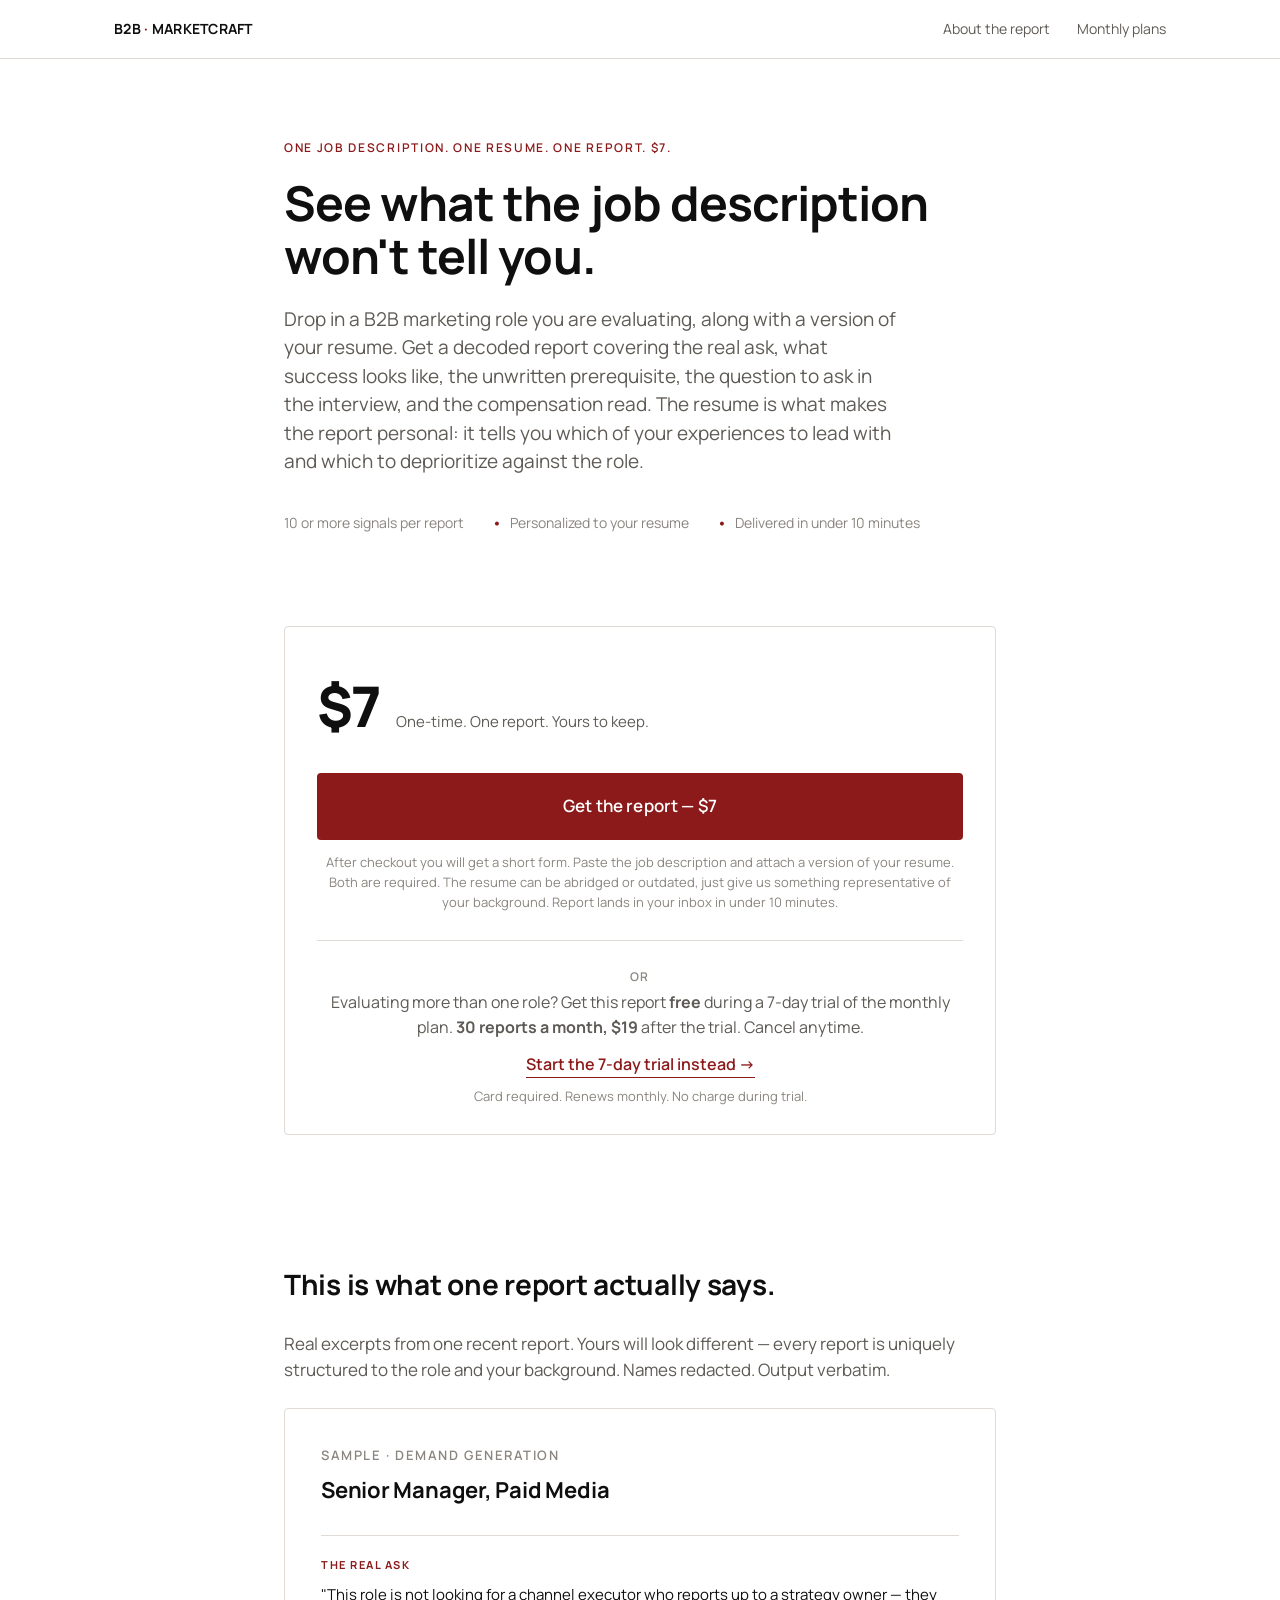
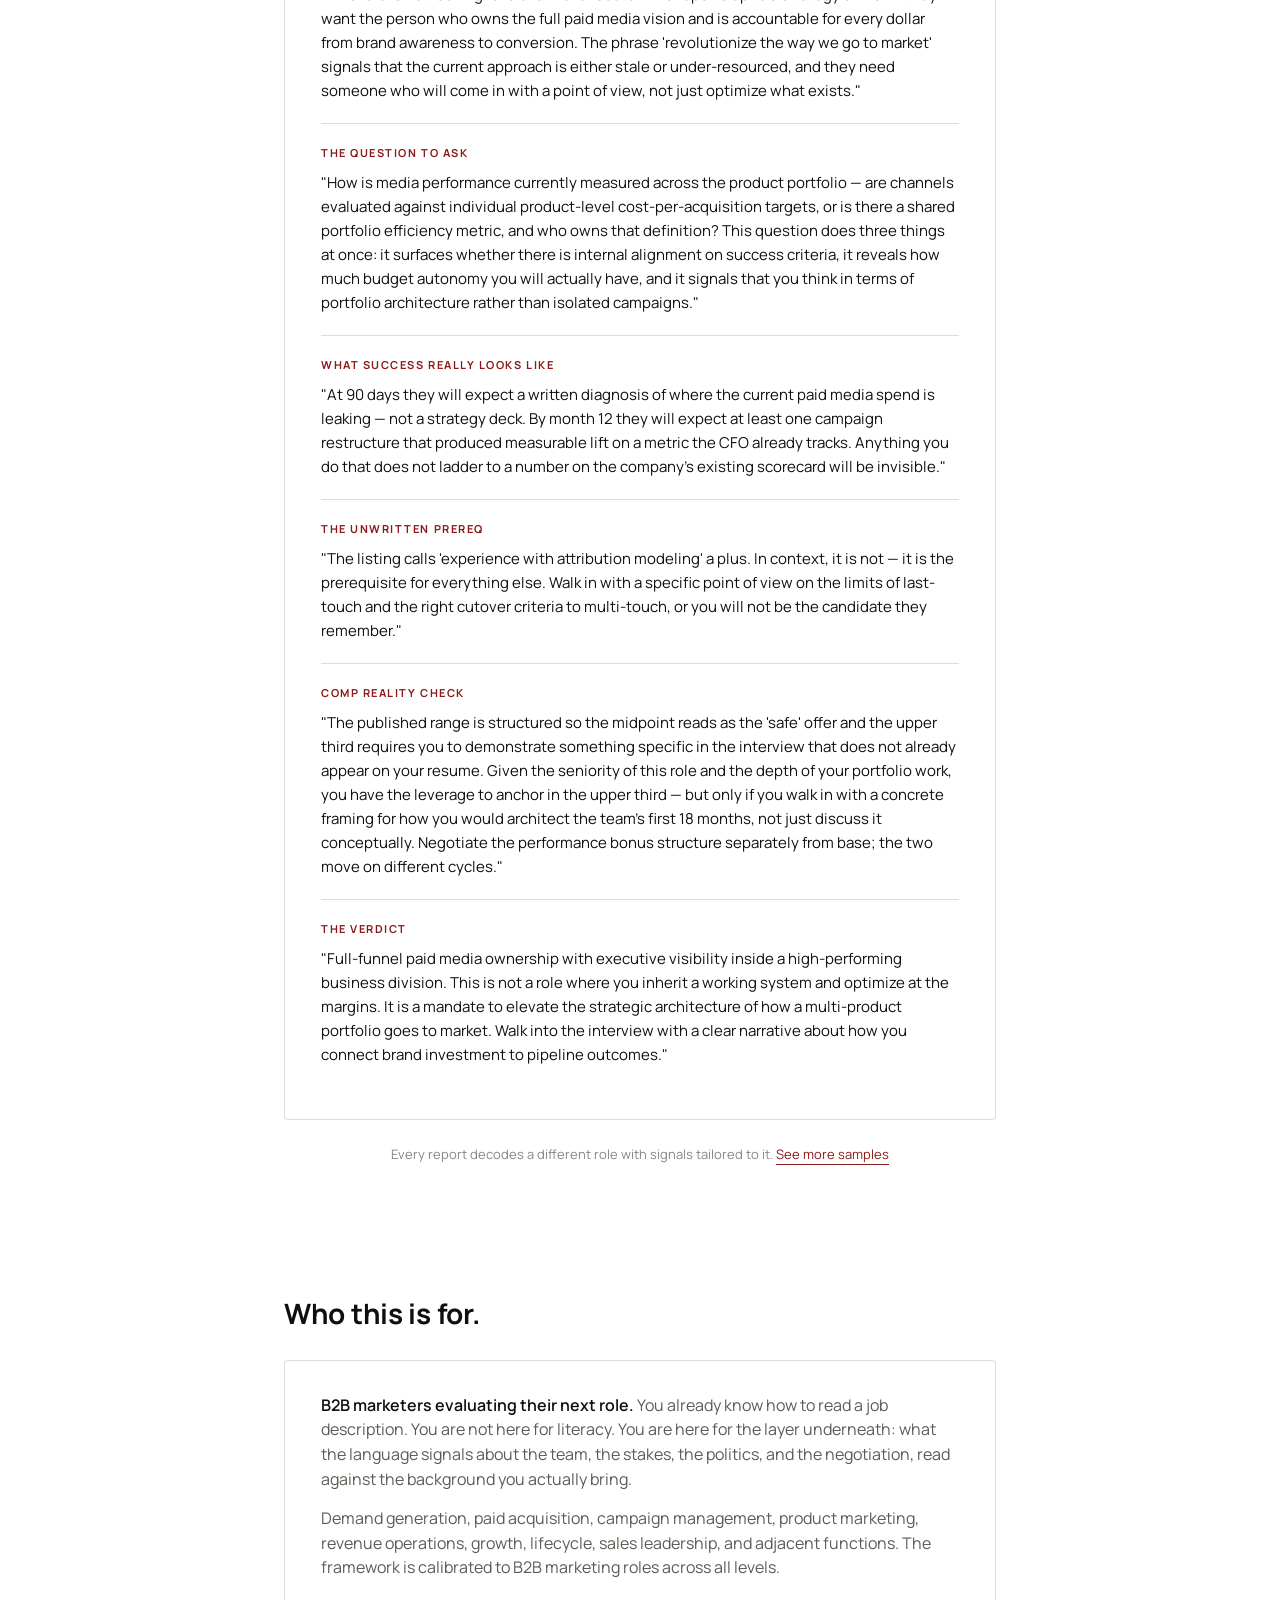
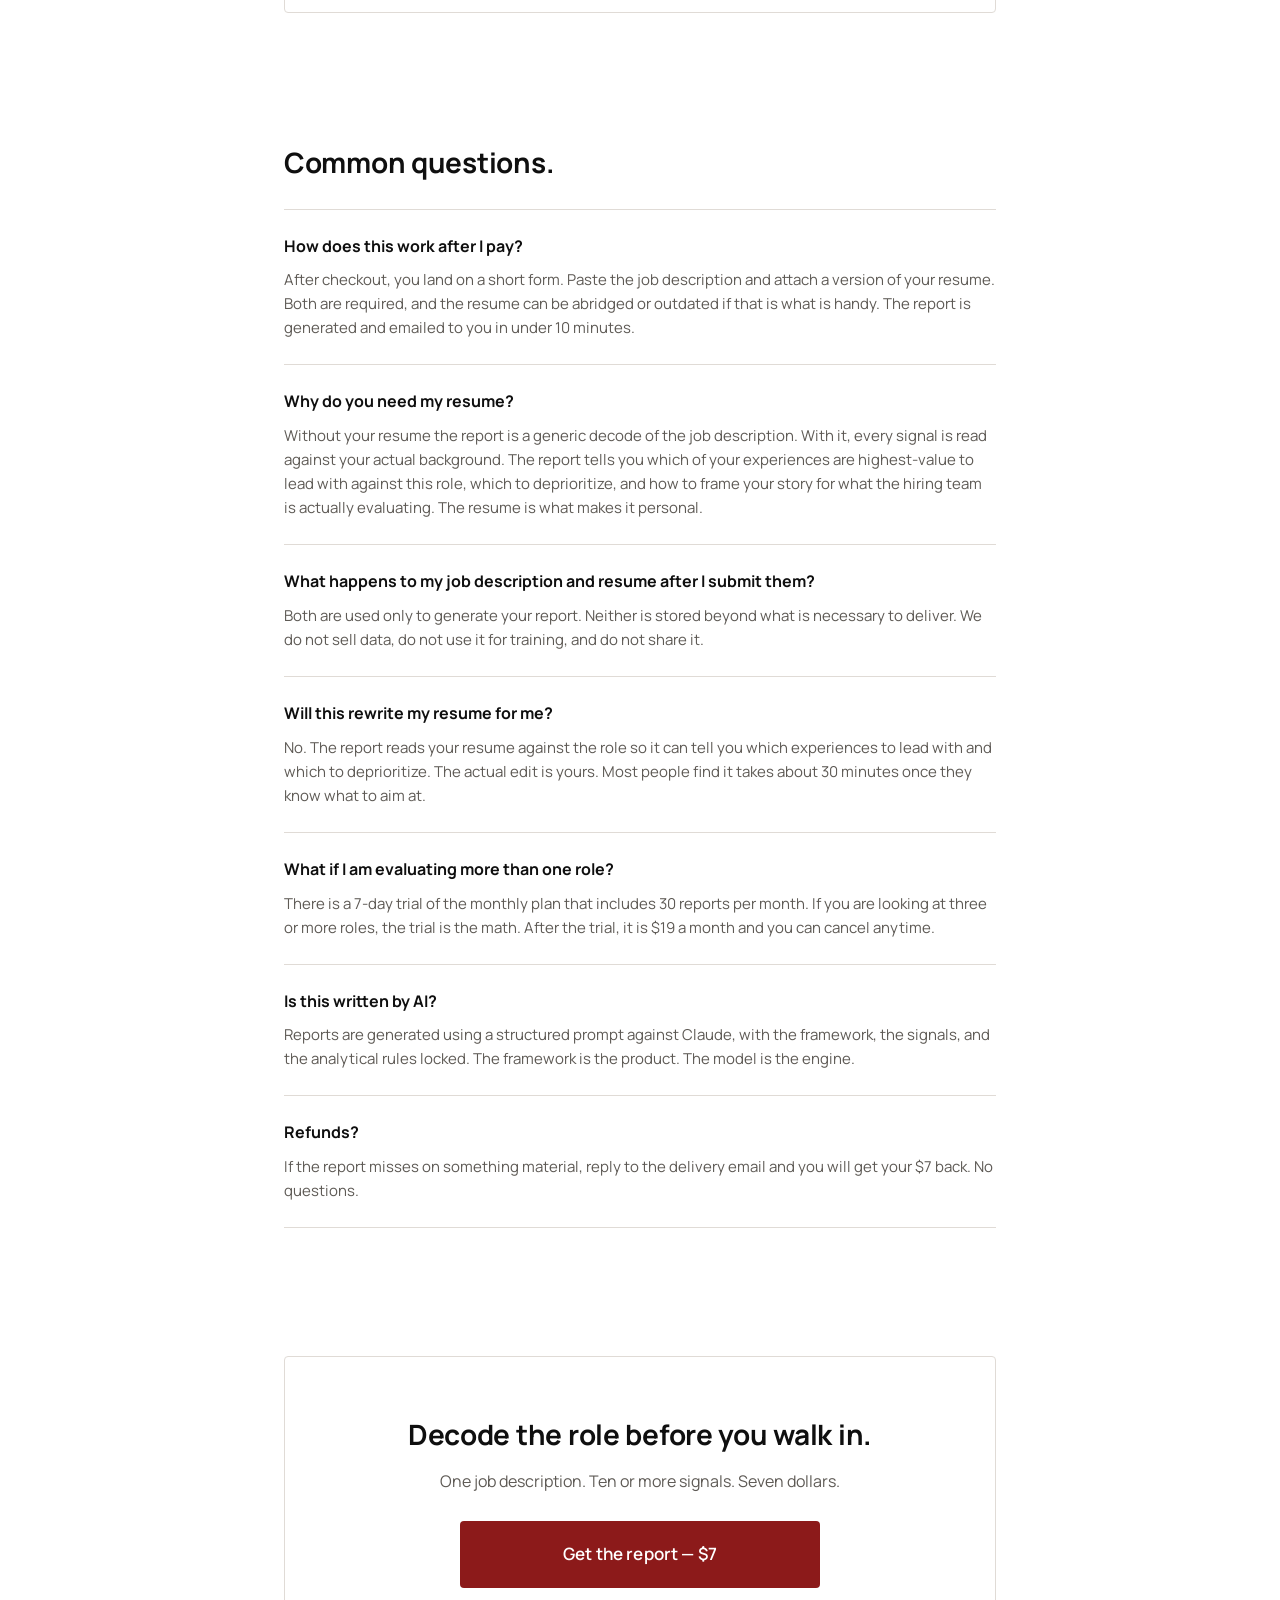
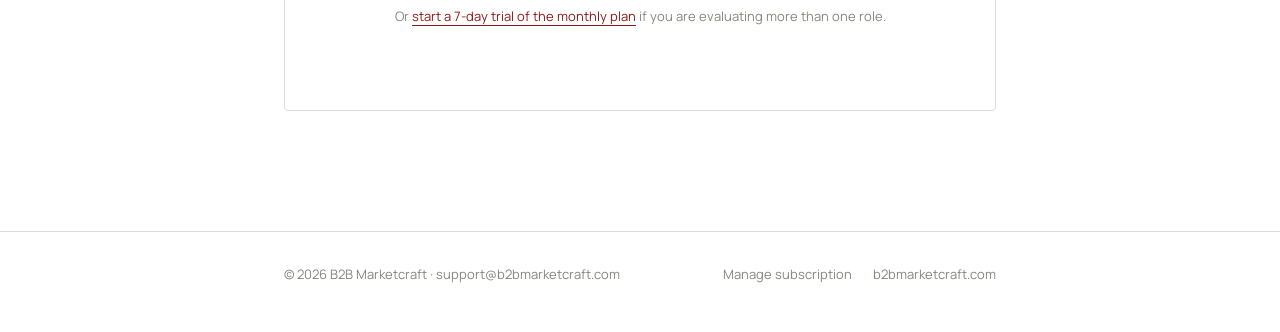
==== commit c99296c8: "Update story and direct landing pages" ====
--- a/direct.html
+++ b/direct.html
@@ -519,102 +519,6 @@
     <p style="font-size: 13px; color: var(--faint); text-align: center; margin-top: 16px;">
       Every report decodes a different role with signals tailored to it. <a href="https://b2bmarketcraft.com/about-marketcraft-job-signals-report" style="color: var(--accent); text-decoration: none; border-bottom: 1px solid var(--accent); padding-bottom: 1px;">See more samples</a>
     </p>
-  </div>
-</section>
-
-<section>
-  <div class="container">
-    <h2>What every report does for you.</h2>
-    <p class="lede">Ten core signals, plus an average of two more tailored to your specific role. Every signal is read against your resume.</p>
-
-    <div class="inside-grid">
-      <ul>
-        <li>
-          <span class="num">01</span>
-          <div class="ig-text">
-            <strong>The Real Ask</strong>
-            <span class="desc">What the role is actually hiring for, separate from how the job description reads.</span>
-          </div>
-        </li>
-        <li>
-          <span class="num">02</span>
-          <div class="ig-text">
-            <strong>What's On The Line</strong>
-            <span class="desc">Stakes, visibility, and what underperformance in the first year would cost.</span>
-          </div>
-        </li>
-        <li>
-          <span class="num">03</span>
-          <div class="ig-text">
-            <strong>Your Winning Angle</strong>
-            <span class="desc">The pairing of experiences from your resume the rest of the field is unlikely to match.</span>
-          </div>
-        </li>
-        <li>
-          <span class="num">04</span>
-          <div class="ig-text">
-            <strong>The Question To Ask</strong>
-            <span class="desc">One interview question that surfaces strategic intelligence and signals you think at the level of the role.</span>
-          </div>
-        </li>
-        <li>
-          <span class="num">05</span>
-          <div class="ig-text">
-            <strong>What Success Really Looks Like</strong>
-            <span class="desc">The 90-day and 12-month benchmarks the company will quietly judge you against.</span>
-          </div>
-        </li>
-        <li>
-          <span class="num">06</span>
-          <div class="ig-text">
-            <strong>The Stakeholder Map</strong>
-            <span class="desc">Who you will actually navigate internally, beyond the org chart.</span>
-          </div>
-        </li>
-        <li>
-          <span class="num">07</span>
-          <div class="ig-text">
-            <strong>The Unwritten Prereq</strong>
-            <span class="desc">What the listing labels a "bonus" that the winning candidate treats as core.</span>
-          </div>
-        </li>
-        <li>
-          <span class="num">08</span>
-          <div class="ig-text">
-            <strong>Comp Reality Check</strong>
-            <span class="desc">Where to anchor in the range, and how to structure base, equity, bonus, and sign-on.</span>
-          </div>
-        </li>
-        <li>
-          <span class="num">09</span>
-          <div class="ig-text">
-            <strong>The Buzzword Decoder</strong>
-            <span class="desc">What the technical language in the listing signals about the team's sophistication.</span>
-          </div>
-        </li>
-        <li>
-          <span class="num">10</span>
-          <div class="ig-text">
-            <strong>The Verdict</strong>
-            <span class="desc">A direct read on the role, the angle to lead with, and what to walk in prepared to do.</span>
-          </div>
-        </li>
-        <li class="placeholder">
-          <span class="num">11</span>
-          <div class="ig-text">
-            <strong>Tailored signal</strong>
-            <span class="desc">Selected based on the role. Past examples: "Hiring Speed Read," "The Cultural Tell."</span>
-          </div>
-        </li>
-        <li class="placeholder">
-          <span class="num">12</span>
-          <div class="ig-text">
-            <strong>Tailored signal</strong>
-            <span class="desc">Selected based on the role. Past examples: "The First-90-Days Trap," "The Internal Politics Read."</span>
-          </div>
-        </li>
-      </ul>
-    </div>
   </div>
 </section>
 
